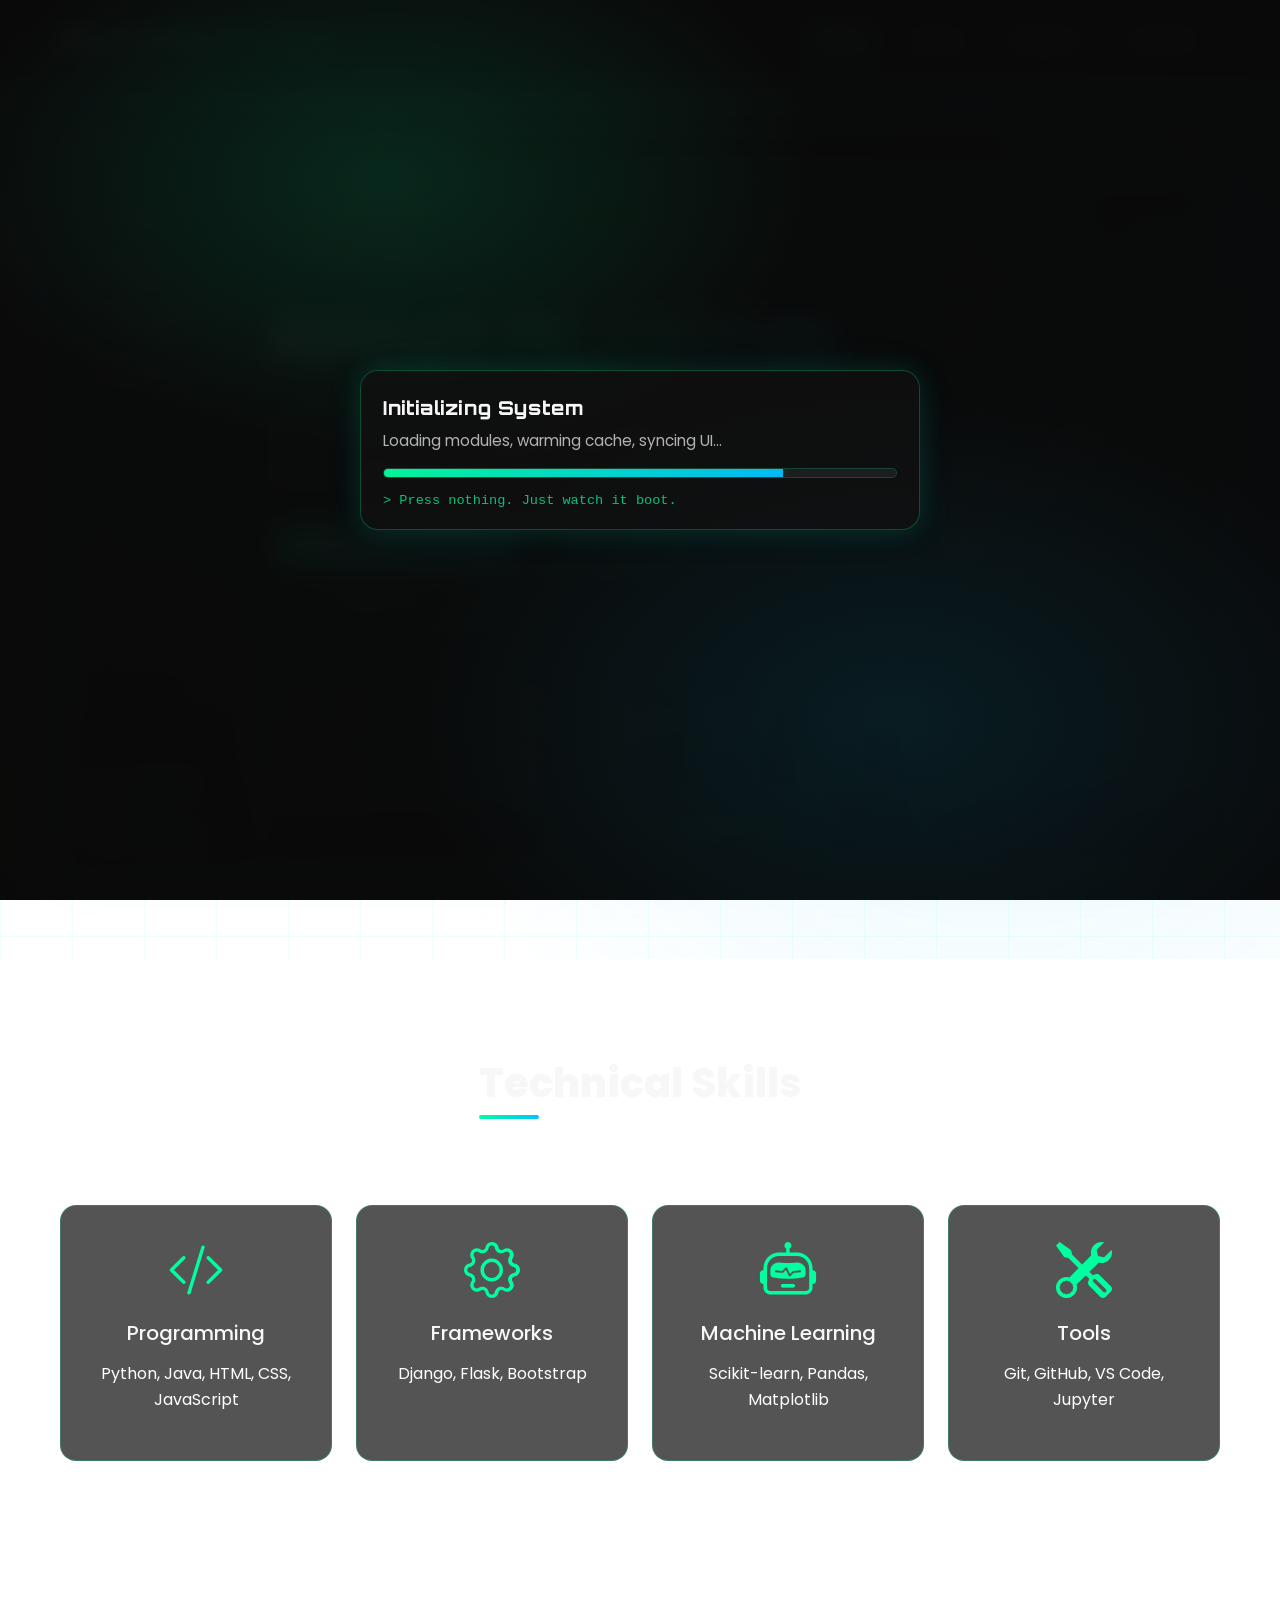
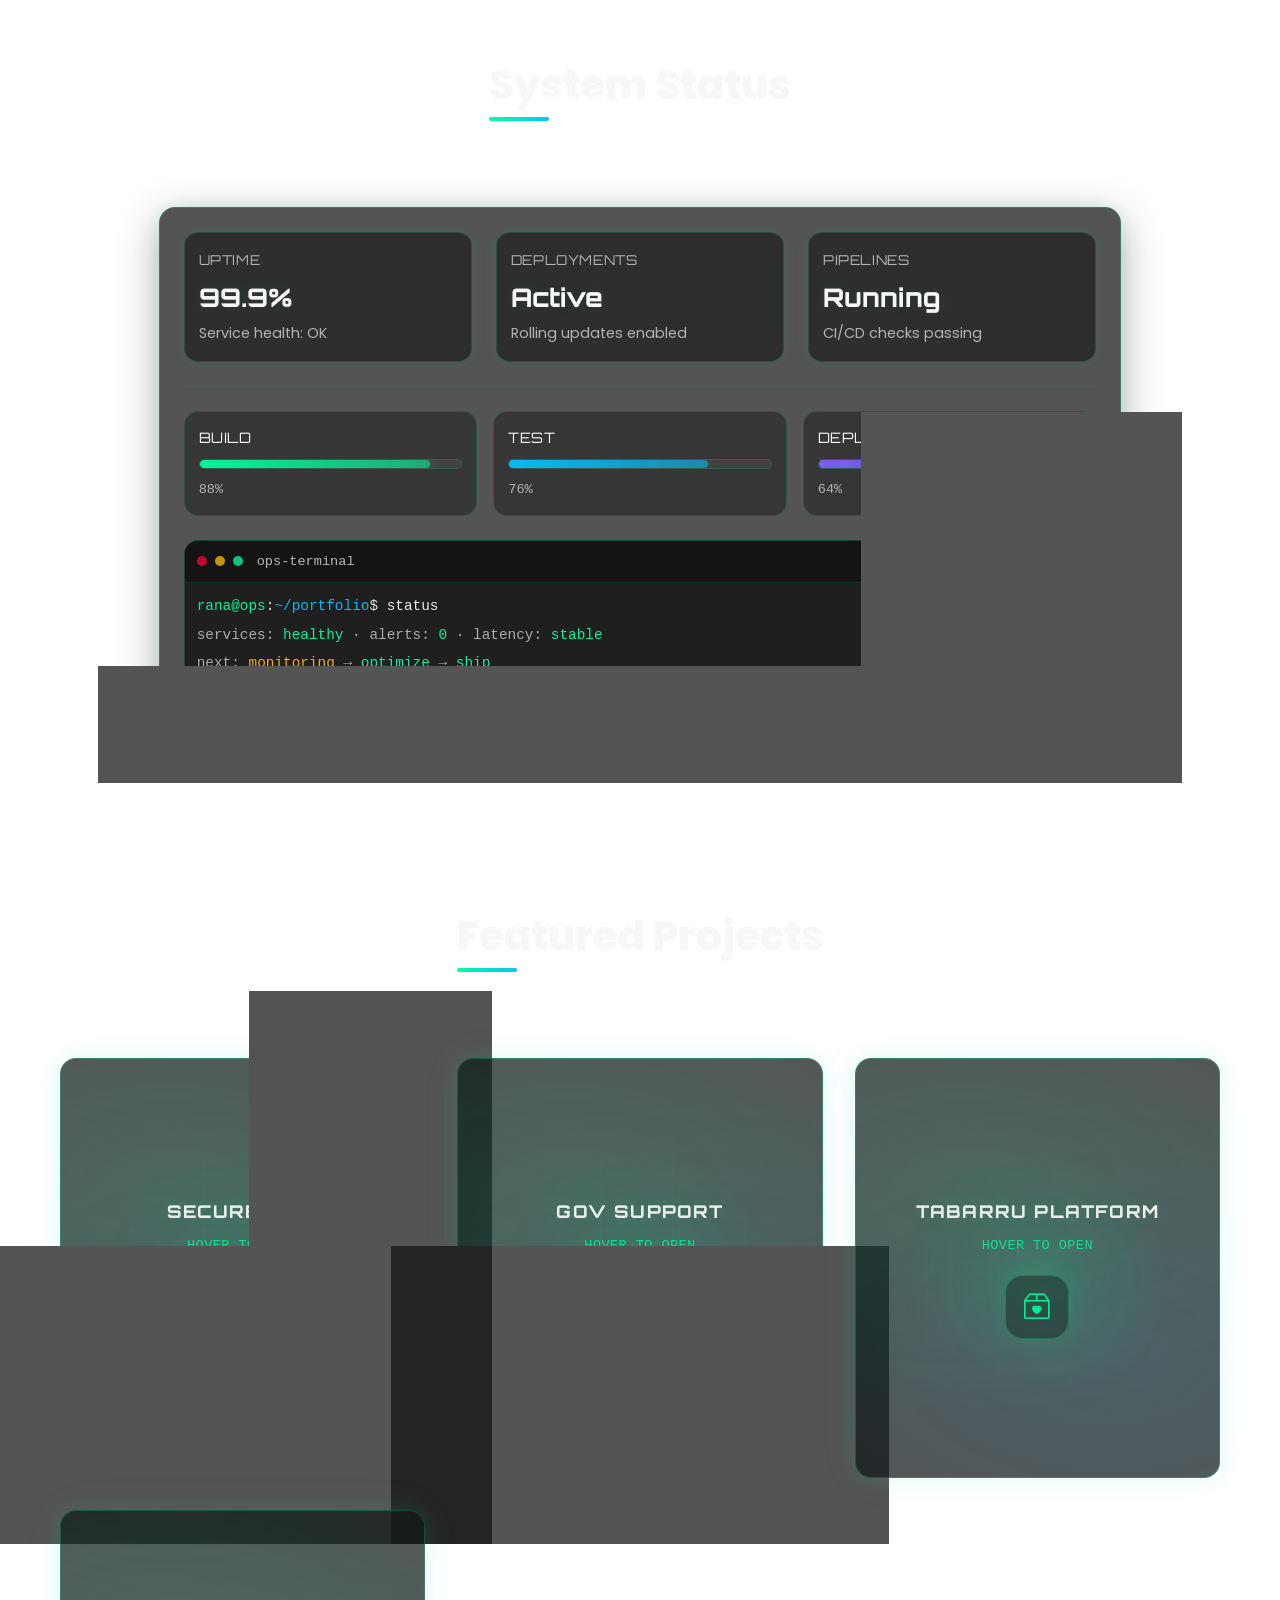
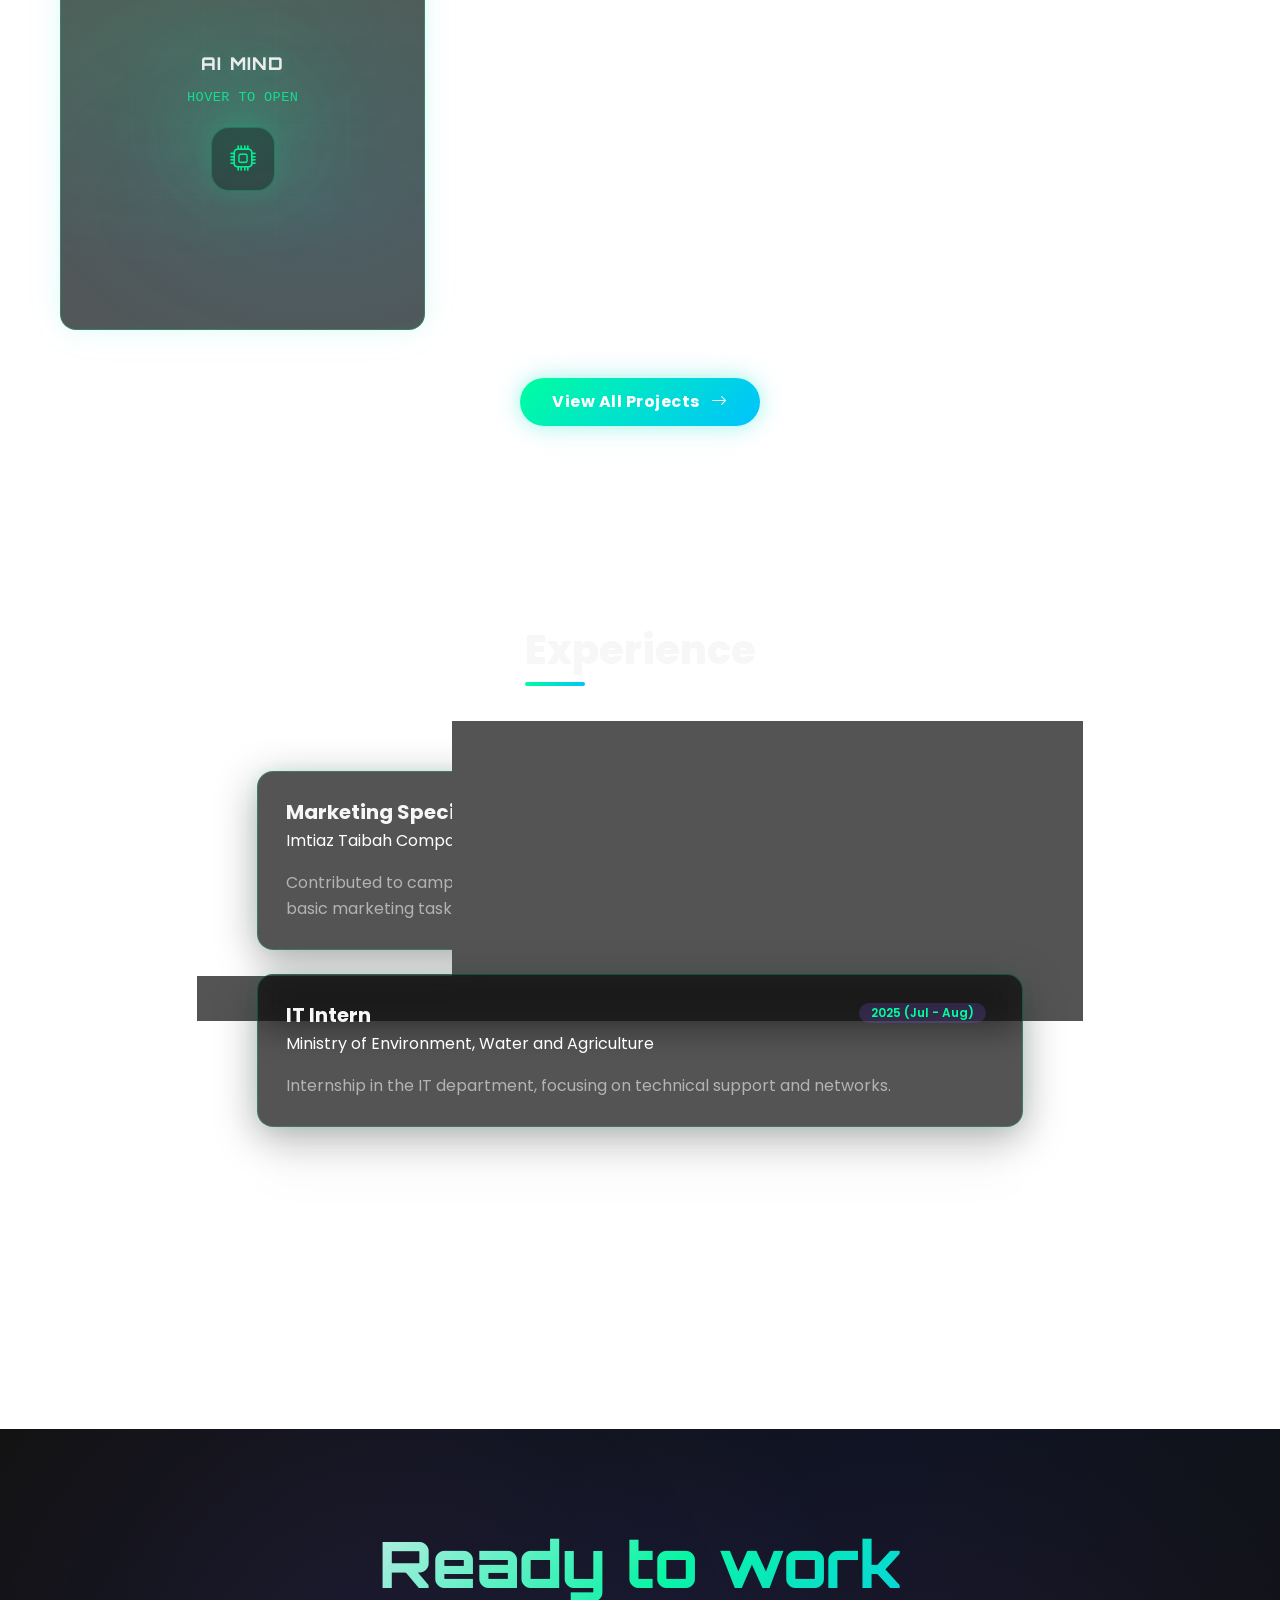
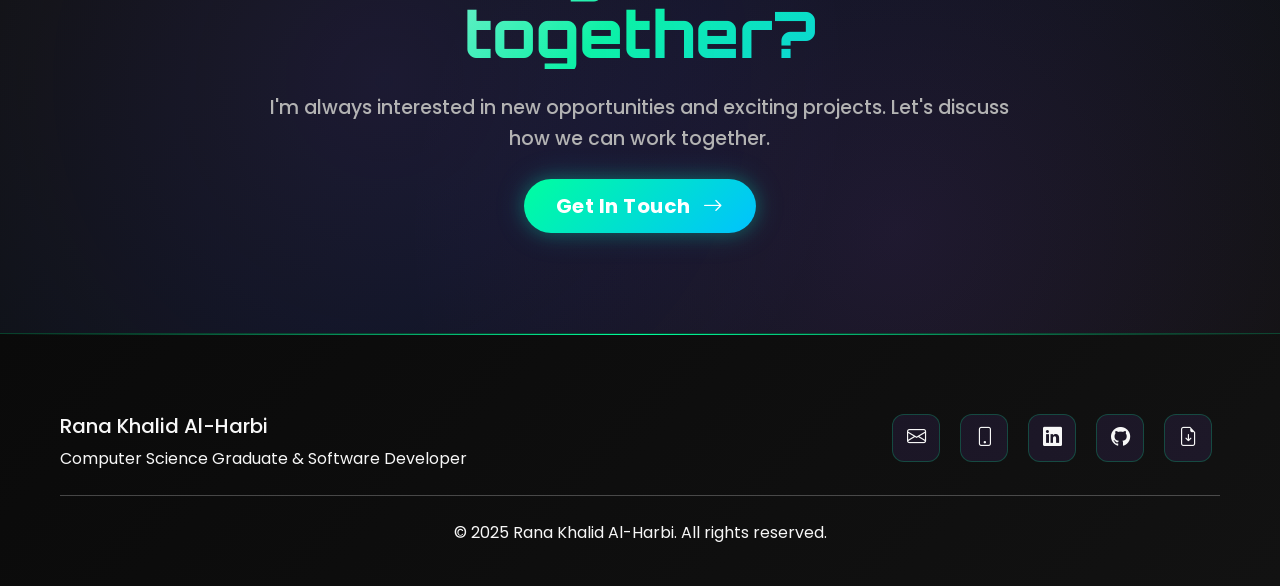
==== portfolio/index.html @ 657ccbd4 "Initial portfolio" ====
<!DOCTYPE html>
<html lang="en">
<head>
    <meta charset="UTF-8">
    <meta name="viewport" content="width=device-width, initial-scale=1.0">
    <title>Rana Khalid Al-Harbi - Portfolio</title>
    
    <!-- Bootstrap CSS -->
    <link href="https://cdn.jsdelivr.net/npm/bootstrap@5.3.0/dist/css/bootstrap.min.css" rel="stylesheet">
    <!-- Bootstrap Icons -->
    <link href="https://cdn.jsdelivr.net/npm/bootstrap-icons@1.10.0/font/bootstrap-icons.css" rel="stylesheet">
    <!-- Google Fonts -->
    <link href="https://fonts.googleapis.com/css2?family=Poppins:wght@300;400;500;600;700;800&display=swap" rel="stylesheet">
    
    <link rel="stylesheet" href="css/styles.css">
</head>
<body>
    <!-- Loading Screen -->
    <div id="loading-screen" class="loading-screen" aria-live="polite" aria-label="Initializing system">
        <div class="loading-card">
            <div class="loading-title">Initializing System<span class="loading-dots"></span></div>
            <div class="loading-subtitle">Loading modules, warming cache, syncing UI…</div>
            <div class="loading-bar">
                <div class="loading-bar-fill" id="loading-bar-fill"></div>
            </div>
            <div class="loading-hint">&gt; Press nothing. Just watch it boot.</div>
        </div>
    </div>

    <!-- Cursor Follower -->
    <div class="cursor-dot" id="cursor-dot" aria-hidden="true"></div>
    <!-- Language Switcher -->
   

    <!-- Navigation -->
    <nav class="navbar navbar-expand-lg">
        <div class="container">
            <a class="navbar-brand" href="index.html">
                Rana Khalid Al-Harbi
            </a>
            
            <button class="navbar-toggler" type="button" data-bs-toggle="collapse" data-bs-target="#navbarNav">
                <span class="navbar-toggler-icon"></span>
            </button>
            
            <div class="collapse navbar-collapse" id="navbarNav">
                <ul class="navbar-nav ms-auto">
                    <li class="nav-item">
                        <a class="nav-link active" href="index.html">Home</a>
                    </li>
                    <li class="nav-item">
                        <a class="nav-link" href="about.html">About</a>
                    </li>
                    <li class="nav-item">
                        <a class="nav-link" href="projects.html">Projects</a>
                    </li>
                    <li class="nav-item">
                        <a class="nav-link" href="contact.html">Contact</a>
                    </li>
                </ul>
            </div>
        </div>
    </nav>

    <!-- Main Content -->
    <main>
        <!-- Hero Section -->
        <section class="hero-section">
            <div class="container">
                <div class="hud-shell">
                    <div class="hud-topbar">
                        <div class="hud-topbar-left">
                            <span class="hud-dot hud-dot-red"></span>
                            <span class="hud-dot hud-dot-yellow"></span>
                            <span class="hud-dot hud-dot-green"></span>
                            <span class="hud-title">RANA.SYSTEM — DEVOPS PORTFOLIO</span>
                        </div>
                        <div class="hud-topbar-right">
                            <span class="hud-kv"><span class="hud-k">STATUS:</span> <span class="hud-v ok">ONLINE</span></span>
                            <span class="hud-kv"><span class="hud-k">MODE:</span> <span class="hud-v">NEON</span></span>
                        </div>
                    </div>

                    <div class="hud-grid">
                        <aside class="hud-sidebar">
                            <a class="hud-nav-item active" href="index.html"><i class="bi bi-terminal"></i> Home</a>
                            <a class="hud-nav-item" href="about.html"><i class="bi bi-person-badge"></i> About</a>
                            <a class="hud-nav-item" href="projects.html"><i class="bi bi-grid-3x3-gap"></i> Projects</a>
                            <a class="hud-nav-item" href="contact.html"><i class="bi bi-send"></i> Contact</a>
                            <div class="hud-sidebar-meta">
                                <div class="hud-small">USER: <span class="ok">rana_dev</span></div>
                                <div class="hud-small">ROLE: <span class="ok">devops</span></div>
                                <div class="hud-small">ACCESS: <span class="ok">granted</span></div>
                            </div>
                        </aside>

                        <section class="hud-main">
                            <div class="hud-panel hud-boot">
                                <div class="hud-mono hud-bootline" data-bootline="> initializing_devops_system.sh"></div>
                                <div class="hud-mono hud-bootline" data-bootline="> loading modules..."></div>
                                <div class="hud-mono hud-bootline" data-bootline="> welcome to my portfolio"></div>
                            </div>

                            <div class="hud-hero">
                                <h1 class="hero-title hero-title-typewriter" data-typewriter-text="RANA ALHARBI" aria-label="RANA ALHARBI"></h1>
                                <div class="hud-role">DEVOPS ENGINEER // AUTOMATION ENTHUSIAST // PROBLEM SOLVER</div>
                                <p class="hero-subtitle">I build, automate, and optimize systems that power the future. Always shipping. Always improving.</p>
                                <div class="hud-actions">
                                    <a href="projects.html" class="btn btn-primary">VIEW_PROJECTS.EXE</a>
                                    <a href="about.html" class="btn btn-outline-primary">ABOUT_ME</a>
                                    <a href="static/25�� رنا خالد الحربي.pdf�.pdf" download class="btn btn-outline-primary">
                                        <i class="bi bi-file-earmark-arrow-down me-2"></i>DOWNLOAD_CV
                                    </a>
                                </div>
                            </div>

                            <div class="hud-row">
                                <div class="hud-panel hud-skillpanel">
                                    <div class="hud-panel-title">SKILLS --LIST</div>
                                    <div class="hud-skill">
                                        <span>CI/CD</span>
                                        <span class="hud-bar"><span class="hud-bar-fill" style="width: 88%"></span></span>
                                        <span class="hud-pct">88%</span>
                                    </div>
                                    <div class="hud-skill">
                                        <span>Docker</span>
                                        <span class="hud-bar"><span class="hud-bar-fill" style="width: 90%"></span></span>
                                        <span class="hud-pct">90%</span>
                                    </div>
                                    <div class="hud-skill">
                                        <span>Kubernetes</span>
                                        <span class="hud-bar"><span class="hud-bar-fill" style="width: 84%"></span></span>
                                        <span class="hud-pct">84%</span>
                                    </div>
                                    <div class="hud-skill">
                                        <span>Monitoring</span>
                                        <span class="hud-bar"><span class="hud-bar-fill" style="width: 80%"></span></span>
                                        <span class="hud-pct">80%</span>
                                    </div>
                                </div>

                                <div class="hud-panel hud-projectpanel">
                                    <div class="hud-panel-title">PROJECTS [3]</div>
                                    <div class="hud-chipgrid">
                                        <div class="hud-chip">
                                            <div class="hud-chip-title">CI/CD PIPELINE</div>
                                            <div class="hud-chip-sub">STATUS: <span class="ok">RUNNING</span></div>
                                        </div>
                                        <div class="hud-chip">
                                            <div class="hud-chip-title">DOCKER DEPLOY</div>
                                            <div class="hud-chip-sub">STATUS: <span class="ok">SUCCESS</span></div>
                                        </div>
                                        <div class="hud-chip">
                                            <div class="hud-chip-title">MONITORING STACK</div>
                                            <div class="hud-chip-sub">STATUS: <span class="ok">ACTIVE</span></div>
                                        </div>
                                    </div>
                                    <div class="hud-chip-actions">
                                        <a href="projects.html" class="btn btn-outline-primary btn-sm">VIEW_ALL_PROJECTS.EXE</a>
                                    </div>
                                </div>
                            </div>
                        </section>

                        <aside class="hud-right">
                            <div class="hud-panel hud-status">
                                <div class="hud-panel-title">SYSTEM STATUS</div>
                                <div class="hud-kvline"><span>UPTIME</span><span class="ok" id="hud-uptime">99.9%</span></div>
                                <div class="hud-kvline"><span>DEPLOYMENTS</span><span class="ok" id="hud-deployments">ACTIVE</span></div>
                                <div class="hud-kvline"><span>PIPELINES</span><span class="ok" id="hud-pipelines">RUNNING</span></div>
                                <div class="hud-kvline"><span>ERRORS</span><span class="ok" id="hud-errors">0</span></div>
                            </div>

                            <div class="hud-panel hud-logs">
                                <div class="hud-panel-title">SYSTEM_LOGS.TXT</div>
                                <div id="hud-logs">
                                    <div class="hud-log"><span class="err">[ERROR 404]</span> module_not_found</div>
                                    <div class="hud-log">resource could not be located</div>
                                    <div class="hud-log"><span class="warn">[WARN]</span> retry in progress...</div>
                                    <div class="hud-log"><span class="ok">[OK]</span> fallback route restored</div>
                                </div>
                            </div>
                        </aside>
                    </div>
                </div>
            </div>
        </section>

        <!-- Skills Section -->
        <section class="section-padding">
            <div class="container">
                <div class="text-center mb-5">
                    <h2 class="section-title">Technical Skills</h2>
                    <p class="text-white">Technologies and tools I work with</p>
                </div>
                <div class="skills-grid">
                    <div class="skill-card">
                        <i class="bi bi-code-slash display-4"></i>
                        <h5 class="mt-3 mb-3">Programming</h5>
                        <p class="text-white">Python, Java, HTML, CSS, JavaScript</p>
                    </div>
                    <div class="skill-card">
                        <i class="bi bi-gear display-4"></i>
                        <h5 class="mt-3 mb-3">Frameworks</h5>
                        <p class="text-white">Django, Flask, Bootstrap</p>
                    </div>
                    <div class="skill-card">
                        <i class="bi bi-robot display-4"></i>
                        <h5 class="mt-3 mb-3">Machine Learning</h5>
                            <p class="text-white">Scikit-learn, Pandas, Matplotlib</p>
                    </div>
                    <div class="skill-card">
                        <i class="bi bi-tools display-4"></i>
                        <h5 class="mt-3 mb-3">Tools</h5>
                        <p class="text-white">Git, GitHub, VS Code, Jupyter</p>
                    </div>
                </div>
            </div>
        </section>

        <!-- System Status Panel -->
        <section class="section-padding">
            <div class="container">
                <div class="text-center mb-5">
                    <h2 class="section-title">System Status</h2>
                    <p class="text-white">A DevOps-style snapshot of what’s running</p>
                </div>

                <div class="row g-4 justify-content-center">
                    <div class="col-lg-10">
                        <div class="card p-4">
                            <div class="row g-4">
                                <div class="col-md-4">
                                    <div class="status-metric">
                                        <div class="status-label">Uptime</div>
                                        <div class="status-value">99.9%</div>
                                        <div class="status-sub">Service health: OK</div>
                                    </div>
                                </div>
                                <div class="col-md-4">
                                    <div class="status-metric">
                                        <div class="status-label">Deployments</div>
                                        <div class="status-value">Active</div>
                                        <div class="status-sub">Rolling updates enabled</div>
                                    </div>
                                </div>
                                <div class="col-md-4">
                                    <div class="status-metric">
                                        <div class="status-label">Pipelines</div>
                                        <div class="status-value">Running</div>
                                        <div class="status-sub">CI/CD checks passing</div>
                                    </div>
                                </div>
                            </div>

                            <hr class="my-4" style="border-color: rgba(0,255,159,0.18);">

                            <div class="row g-3">
                                <div class="col-md-4">
                                    <div class="progress-line">
                                        <div class="progress-title">Build</div>
                                        <div class="progress-track">
                                            <div class="progress-fill progress-fill-green" style="width: 88%"></div>
                                        </div>
                                        <div class="progress-meta">88%</div>
                                    </div>
                                </div>
                                <div class="col-md-4">
                                    <div class="progress-line">
                                        <div class="progress-title">Test</div>
                                        <div class="progress-track">
                                            <div class="progress-fill progress-fill-blue" style="width: 76%"></div>
                                        </div>
                                        <div class="progress-meta">76%</div>
                                    </div>
                                </div>
                                <div class="col-md-4">
                                    <div class="progress-line">
                                        <div class="progress-title">Deploy</div>
                                        <div class="progress-track">
                                            <div class="progress-fill progress-fill-purple" style="width: 64%"></div>
                                        </div>
                                        <div class="progress-meta">64%</div>
                                    </div>
                                </div>
                            </div>

                            <div class="terminal-mini mt-4">
                                <div class="terminal-header">
                                    <span class="dot dot-red"></span>
                                    <span class="dot dot-yellow"></span>
                                    <span class="dot dot-green"></span>
                                    <span class="terminal-title">ops-terminal</span>
                                </div>
                                <div class="terminal-body">
                                    <div><span class="t-prompt">rana@ops</span>:<span class="t-path">~/portfolio</span>$ <span class="t-cmd">status</span></div>
                                    <div class="t-out">services: <span class="t-ok">healthy</span> · alerts: <span class="t-ok">0</span> · latency: <span class="t-ok">stable</span></div>
                                    <div class="t-out">next: <span class="t-warn">monitoring</span> → <span class="t-ok">optimize</span> → <span class="t-ok">ship</span></div>
                                </div>
                            </div>
                        </div>
                    </div>
                </div>
            </div>
        </section>

        <!-- Featured Projects Section -->
        <section class="section-padding">
            <div class="container">
                <div class="text-center mb-5">
                    <h2 class="section-title">Featured Projects</h2>
                    <p class="text-white">Some of my recent work</p>
                </div>
                <div class="projects-grid">
                    <div class="flip-card" tabindex="0" role="button" aria-label="Open project: Secure Link" data-href="projects.html#project-secure-link">
                        <div class="flip-inner">
                            <div class="flip-front">
                                <div class="flip-front-title">SECURE LINK</div>
                                <div class="flip-front-sub">HOVER TO OPEN</div>
                                <div class="flip-front-icon"><i class="bi bi-shield-check"></i></div>
                            </div>
                            <div class="flip-back">
                                <div class="project-card project-card-back">
                                    <div id="securelink-featured-carousel" class="carousel slide carousel-fade featured-project-carousel" data-bs-ride="carousel" data-bs-interval="3800" data-bs-wrap="true" data-bs-pause="false">
                                        <div class="carousel-inner">
                                            <div class="carousel-item active">
                                                <img src="images/WhatsAppImage2025-09-26at4.13.44PM.jpeg" class="d-block w-100" alt="Secure Link — interface" style="height: 240px; object-fit: cover;">
                                            </div>
                                            <div class="carousel-item">
                                                <img src="images/WhatsAppImage2025-09-26at4.13.50PM.jpeg" class="d-block w-100" alt="Secure Link — URL analysis" style="height: 240px; object-fit: cover;">
                                            </div>
                                        </div>
                                    </div>
                                    <div class="project-meta">
                                        <h5 class="project-title">Secure Link</h5>
                                        <p class="project-desc">A machine learning-powered website for detecting phishing links with 96.6% accuracy using Random Forest and SVM algorithms.</p>
                                        <div class="mb-3">
                                            <span class="badge bg-primary">Python</span>
                                            <span class="badge bg-secondary">Django</span>
                                            <span class="badge bg-info">ML</span>
                                        </div>
                                        <a href="projects.html#project-secure-link" class="btn btn-sm btn-outline-primary">Learn More <i class="bi bi-arrow-right ms-1"></i></a>
                                    </div>
                                </div>
                            </div>
                        </div>
                    </div>

                    <div class="flip-card" tabindex="0" role="button" aria-label="Open project: Government Support System" data-href="projects.html#project-government">
                        <div class="flip-inner">
                            <div class="flip-front">
                                <div class="flip-front-title">GOV SUPPORT</div>
                                <div class="flip-front-sub">HOVER TO OPEN</div>
                                <div class="flip-front-icon"><i class="bi bi-kanban"></i></div>
                            </div>
                            <div class="flip-back">
                                <div class="project-card project-card-back">
                                    <div id="government-featured-carousel" class="carousel slide carousel-fade featured-project-carousel" data-bs-ride="carousel" data-bs-interval="4000" data-bs-wrap="true" data-bs-pause="false">
                                        <div class="carousel-inner">
                                            <div class="carousel-item active">
                                                <img src="images/gov-support-login.png" class="d-block w-100" alt="Government Support System — login screen" style="height: 240px; object-fit: cover; object-position: top;">
                                            </div>
                                            <div class="carousel-item">
                                                <img src="images/gov-support-employee-request.png" class="d-block w-100" alt="Government Support System — employee request screen" style="height: 240px; object-fit: cover; object-position: top;">
                                            </div>
                                            <div class="carousel-item">
                                                <img src="images/gov-support-technician-board.png" class="d-block w-100" alt="Government Support System — technician board" style="height: 240px; object-fit: cover; object-position: top;">
                                            </div>
                                            <div class="carousel-item">
                                                <img src="images/gov-support-supervisor-board.png" class="d-block w-100" alt="Government Support System — supervisor board" style="height: 240px; object-fit: cover; object-position: top;">
                                            </div>
                                        </div>
                                    </div>
                                    <div class="project-meta">
                                        <h5 class="project-title">Government Support System</h5>
                                        <p class="project-desc">A responsive technical support web app with role-based navigation (Admin/Technician/Employee), inline alerts, loading states, and in-page messaging.</p>
                                        <div class="mb-3">
                                            <span class="badge bg-primary">Node.js</span>
                                            <span class="badge bg-secondary">Express</span>
                                            <span class="badge bg-info">REST API</span>
                                        </div>
                                        <a href="projects.html#project-government" class="btn btn-sm btn-outline-primary">Learn More <i class="bi bi-arrow-right ms-1"></i></a>
                                    </div>
                                </div>
                            </div>
                        </div>
                    </div>

                    <div class="flip-card" tabindex="0" role="button" aria-label="Open project: Tabarru wa Irtaqi Platform" data-href="projects.html#project-tabarru">
                        <div class="flip-inner">
                            <div class="flip-front">
                                <div class="flip-front-title">TABARRU PLATFORM</div>
                                <div class="flip-front-sub">HOVER TO OPEN</div>
                                <div class="flip-front-icon"><i class="bi bi-box2-heart"></i></div>
                            </div>
                            <div class="flip-back">
                                <div class="project-card project-card-back">
                                    <div id="tabarru-featured-carousel" class="carousel slide carousel-fade featured-project-carousel" data-bs-ride="carousel" data-bs-interval="4000" data-bs-wrap="true" data-bs-pause="false">
                                        <div class="carousel-inner">
                                            <div class="carousel-item active">
                                                <img src="images/tabarru-admin-dashboard.png" class="d-block w-100" alt="Tabarru — admin" style="height: 240px; object-fit: cover; object-position: top;">
                                            </div>
                                            <div class="carousel-item">
                                                <img src="images/tabarru-donor-items.png" class="d-block w-100" alt="Tabarru — donor items" style="height: 240px; object-fit: cover; object-position: top;">
                                            </div>
                                            <div class="carousel-item">
                                                <img src="images/tabarru-charity-dashboard.png" class="d-block w-100" alt="Tabarru — charity view" style="height: 240px; object-fit: cover; object-position: top;">
                                            </div>
                                        </div>
                                    </div>
                                    <div class="project-meta">
                                        <h5 class="project-title">Tabarru' wa Irtaqi Platform</h5>
                                        <p class="project-desc">منصة تبرع وارتق — a full-stack web app for donating clothes and furniture: donors, charities, beneficiaries, admin tools, filtering, and request workflows (academic project, MCOT).</p>
                                        <div class="mb-3">
                                            <span class="badge bg-primary">PHP</span>
                                            <span class="badge bg-secondary">MySQL</span>
                                            <span class="badge bg-success">Bootstrap</span>
                                        </div>
                                        <a href="projects.html#project-tabarru" class="btn btn-sm btn-outline-primary">Learn More <i class="bi bi-arrow-right ms-1"></i></a>
                                    </div>
                                </div>
                            </div>
                        </div>
                    </div>

                    <div class="flip-card" tabindex="0" role="button" aria-label="Open project: AI mind" data-href="projects.html#project-aimind">
                        <div class="flip-inner">
                            <div class="flip-front">
                                <div class="flip-front-title">AI MIND</div>
                                <div class="flip-front-sub">HOVER TO OPEN</div>
                                <div class="flip-front-icon"><i class="bi bi-cpu"></i></div>
                            </div>
                            <div class="flip-back">
                                <div class="project-card project-card-back">
                                    <div id="aimind-featured-carousel" class="carousel slide carousel-fade featured-project-carousel" data-bs-ride="carousel" data-bs-interval="3600" data-bs-wrap="true" data-bs-pause="false">
                                        <div class="carousel-inner">
                                            <div class="carousel-item active">
                                                <img src="images/aimind-dashboard.png" class="d-block w-100" alt="AI mind — home" style="height: 240px; object-fit: cover; object-position: top;">
                                            </div>
                                            <div class="carousel-item">
                                                <img src="images/aimind-chat.png" class="d-block w-100" alt="AI mind — chat" style="height: 240px; object-fit: cover; object-position: top;">
                                            </div>
                                        </div>
                                    </div>
                                    <div class="project-meta">
                                        <h5 class="project-title">AI mind</h5>
                                        <p class="project-desc">Agentic RAG web assistant: LangGraph agent with Pinecone knowledge search and web lookup (Vue 3 + Express), optional LangSmith tracing.</p>
                                        <div class="mb-3">
                                            <span class="badge bg-primary">Vue 3</span>
                                            <span class="badge bg-secondary">LangGraph</span>
                                            <span class="badge bg-info">Pinecone</span>
                                        </div>
                                        <a href="projects.html#project-aimind" class="btn btn-sm btn-outline-primary">Learn More <i class="bi bi-arrow-right ms-1"></i></a>
                                    </div>
                                </div>
                            </div>
                        </div>
                    </div>
                </div>
                <div class="text-center mt-5">
                    <a href="projects.html" class="btn btn-primary">View All Projects <i class="bi bi-arrow-right ms-2"></i></a>
                </div>
            </div>
        </section>

        <!-- Experience Section -->
        <section class="section-padding">
            <div class="container">
                <div class="text-center mb-5">
                    <h2 class="section-title">Experience</h2>
                    <p class="text-white">My professional journey</p>
                </div>
                <div class="row justify-content-center">
                    <div class="col-lg-8">
                        <div class="card mb-4">
                            <div class="card-body">
                                <div class="d-flex justify-content-between align-items-start mb-3">
                                    <div>
                                        <h5 class="card-title mb-1">Marketing Specialist</h5>
                                        <p class="text-white mb-0">Imtiaz Taibah Company</p>
                                    </div>
                                    <span class="badge bg-secondary">2024 - 2025 (Oct - Jul)</span>
                                </div>
                                <p class="card-text">Contributed to campaign planning and preparation of promotional materials, working on basic marketing tasks.</p>
                            </div>
                        </div>
                        <div class="card mb-4">
                            <div class="card-body">
                                <div class="d-flex justify-content-between align-items-start mb-3">
                                    <div>
                                        <h5 class="card-title mb-1">IT Intern</h5>
                                        <p class="text-white mb-0">Ministry of Environment, Water and Agriculture</p>
                                    </div>
                                    <span class="badge bg-secondary">2025 (Jul - Aug)</span>
                                </div>
                                <p class="card-text">Internship in the IT department, focusing on technical support and networks.</p>
                            </div>
                        </div>
                        <div class="card mb-4">
                            <div class="card-body">
                                <div class="d-flex justify-content-between align-items-start mb-3">
                                    <div>
                                        <h5 class="card-title mb-1">Field Researcher</h5>
                                        <p class="text-white mb-0">General Authority for Statistics</p>
                                    </div>
                                    <span class="badge bg-secondary">2022 (Field Work)</span>
                                </div>
                                <p class="card-text">Participated in field surveys and data collection for national statistics.</p>
                            </div>
                        </div>
                    </div>
                </div>
            </div>
        </section>

        <!-- CTA Section -->
        <section class="cta-hero section-padding text-center">
            <div class="container">
                <div class="row justify-content-center">
                    <div class="col-lg-8">
                        <h2 class="hero-title mb-4">Ready to work together?</h2>
                        <p class="hero-subtitle mb-4">I'm always interested in new opportunities and exciting projects. Let's discuss how we can work together.</p>
                        <a href="contact.html" class="btn btn-primary btn-lg">Get In Touch <i class="bi bi-arrow-right ms-2"></i></a>
                    </div>
                </div>
            </div>
        </section>
    </main>

    <!-- Footer -->
    <footer class="footer">
        <div class="container">
            <div class="row">
                <div class="col-md-6">
                    <h5>Rana Khalid Al-Harbi</h5>
                    <p class="mb-0">Computer Science Graduate & Software Developer</p>
                </div>
                <div class="col-md-6 text-end">
                    <div class="social-links">
                        <a href="mailto:lvrcil7@gmail.com" aria-label="Email"><i class="bi bi-envelope"></i></a>
                        <a href="tel:+966558413188" aria-label="Phone"><i class="bi bi-phone"></i></a>
                        <a href="https://www.linkedin.com/in/rana-alharbi-640079238" target="_blank" rel="noopener noreferrer" aria-label="LinkedIn"><i class="bi bi-linkedin"></i></a>
                        <a href="#" aria-label="GitHub"><i class="bi bi-github"></i></a>
                        <a href="static/25�� رنا خالد الحربي.pdf�.pdf" download target="_blank" rel="noopener noreferrer" title="Download CV" aria-label="Download CV">
                            <i class="bi bi-file-earmark-arrow-down"></i>
                        </a>
                    </div>
                </div>
            </div>
            <hr class="my-4">
            <div class="row">
                <div class="col-12 text-center">
                    <p class="mb-0">&copy; 2025 Rana Khalid Al-Harbi. All rights reserved.</p>
                </div>
            </div>
        </div>
    </footer>

    <!-- Bootstrap JS -->
    <script src="https://cdn.jsdelivr.net/npm/bootstrap@5.3.0/dist/js/bootstrap.bundle.min.js"></script>
    
    <!-- Custom JavaScript for animations -->
    <script>
        // Add smooth scrolling and fade-in animations
        document.addEventListener('DOMContentLoaded', function() {
            // Smooth scrolling for anchor links
            document.querySelectorAll('a[href^="#"]').forEach(anchor => {
                anchor.addEventListener('click', function (e) {
                    e.preventDefault();
                    document.querySelector(this.getAttribute('href')).scrollIntoView({
                        behavior: 'smooth'
                    });
                });
            });

            // Add fade-in animation to elements when they come into view
            const observerOptions = {
                threshold: 0.1,
                rootMargin: '0px 0px -50px 0px'
            };

            const observer = new IntersectionObserver(function(entries) {
                entries.forEach(entry => {
                    if (entry.isIntersecting) {
                        entry.target.classList.add('fade-in-up');
                    }
                });
            }, observerOptions);

            // Observe elements for animation
            document.querySelectorAll('.skill-card, .project-card, .card').forEach(el => {
                observer.observe(el);
            });

            // Ensure Government Support carousel always starts on Login slide
            const resetGovCarouselToLogin = () => {
                const gov = document.getElementById('government-featured-carousel');
                if (gov && typeof bootstrap !== 'undefined') {
                    const inst = bootstrap.Carousel.getOrCreateInstance(gov);
                    inst.to(0);
                    inst.cycle();
                }
            };
            resetGovCarouselToLogin();
            window.addEventListener('pageshow', resetGovCarouselToLogin);

            // Cursor follower (desktop only)
            const cursorDot = document.getElementById('cursor-dot');
            const prefersReduced = window.matchMedia && window.matchMedia('(prefers-reduced-motion: reduce)').matches;
            if (cursorDot && !prefersReduced) {
                let rafId = null;
                let x = 0, y = 0;
                window.addEventListener('mousemove', (e) => {
                    x = e.clientX;
                    y = e.clientY;
                    if (rafId) return;
                    rafId = window.requestAnimationFrame(() => {
                        cursorDot.style.transform = `translate(${x}px, ${y}px)`;
                        rafId = null;
                    });
                });
            } else if (cursorDot) {
                cursorDot.style.display = 'none';
            }

            // Hero title typewriter (runs on first load)
            const titleEls = document.querySelectorAll('.hero-title-typewriter');
            titleEls.forEach((titleEl) => {
                const reducedMotion = window.matchMedia && window.matchMedia('(prefers-reduced-motion: reduce)').matches;
                const raw = titleEl.getAttribute('data-typewriter-text') || '';

                if (reducedMotion || !raw) {
                    titleEl.innerHTML = raw.replace(/\n/g, '<br>');
                } else {
                    titleEl.innerHTML = '';
                    const caret = document.createElement('span');
                    caret.className = 'typewriter-caret';
                    caret.setAttribute('aria-hidden', 'true');
                    titleEl.appendChild(caret);

                    const chars = raw.split('');
                    let i = 0;
                    const speedMs = 55;

                    const tick = () => {
                        if (i >= chars.length) {
                            caret.remove();
                            return;
                        }
                        const ch = chars[i++];
                        if (ch === '\n') {
                            caret.insertAdjacentHTML('beforebegin', '<br>');
                        } else {
                            caret.insertAdjacentText('beforebegin', ch);
                        }
                        window.setTimeout(tick, speedMs);
                    };

                    window.setTimeout(tick, 250);
                }
            });

            // Glitch pulse on hero title
            if (titleEls.length && !prefersReduced) {
                const pulse = () => {
                    titleEls.forEach((el) => el.classList.add('glitching'));
                    window.setTimeout(() => titleEls.forEach((el) => el.classList.remove('glitching')), 650);
                    const next = 1800 + Math.random() * 2200;
                    window.setTimeout(pulse, next);
                };
                window.setTimeout(pulse, 900);
            }

            // Boot lines typing (HUD)
            const bootLines = Array.from(document.querySelectorAll('.hud-bootline[data-bootline]'));
            if (bootLines.length) {
                const typeLine = (el, text, startDelay) => {
                    if (prefersReduced) {
                        el.textContent = text;
                        return;
                    }
                    el.textContent = '';
                    let i = 0;
                    const tick = () => {
                        if (i >= text.length) return;
                        el.textContent += text[i++];
                        window.setTimeout(tick, 18 + Math.random() * 18);
                    };
                    window.setTimeout(tick, startDelay);
                };
                bootLines.forEach((el, idx) => typeLine(el, el.getAttribute('data-bootline') || '', 200 + idx * 220));
            }

            // Live-ish status numbers + logs (HUD)
            const uptimeEl = document.getElementById('hud-uptime');
            const pipelinesEl = document.getElementById('hud-pipelines');
            const errorsEl = document.getElementById('hud-errors');
            const logsEl = document.getElementById('hud-logs');
            if (!prefersReduced && (uptimeEl || pipelinesEl || errorsEl || logsEl)) {
                let uptime = 99.9;
                let errors = 0;
                const pipelineStates = ['RUNNING', 'ACTIVE', 'OK'];
                const logPool = [
                    ['ok', '[OK] cache warmed'],
                    ['ok', '[OK] metrics stream connected'],
                    ['warn', '[WARN] high latency spike detected (p95)'],
                    ['ok', '[OK] autoscaler stable'],
                    ['err', '[ERROR 500] transient_server_error'],
                    ['warn', '[WARN] retrying request...'],
                    ['ok', '[OK] rollback not required'],
                ];

                window.setInterval(() => {
                    uptime = Math.min(99.99, Math.max(98.8, uptime + (Math.random() - 0.45) * 0.06));
                    if (uptimeEl) uptimeEl.textContent = `${uptime.toFixed(2)}%`;

                    if (pipelinesEl) pipelinesEl.textContent = pipelineStates[Math.floor(Math.random() * pipelineStates.length)];

                    // Rare error blip
                    if (Math.random() < 0.08) errors = Math.min(2, errors + 1);
                    else if (Math.random() < 0.35) errors = Math.max(0, errors - 1);
                    if (errorsEl) errorsEl.textContent = String(errors);

                    if (logsEl) {
                        const [kind, msg] = logPool[Math.floor(Math.random() * logPool.length)];
                        const line = document.createElement('div');
                        line.className = 'hud-log';
                        const stamp = new Date().toLocaleTimeString([], { hour: '2-digit', minute: '2-digit', second: '2-digit' });
                        const tag = kind === 'ok' ? '<span class="ok">[OK]</span>' : kind === 'warn' ? '<span class="warn">[WARN]</span>' : '<span class="err">[ERROR]</span>';
                        line.innerHTML = `<span class="hud-ts">[${stamp}]</span> ${tag} ${msg.replace(/^\[[A-Z0-9 ]+\]\s*/,'')}`;
                        logsEl.prepend(line);
                        // keep last 6
                        while (logsEl.children.length > 6) logsEl.removeChild(logsEl.lastElementChild);
                    }
                }, 1800);
            }

            // Subtle parallax tilt for HUD shell
            const hudShell = document.querySelector('.hud-shell');
            if (hudShell && !prefersReduced) {
                let raf = null;
                let mx = 0, my = 0;
                hudShell.addEventListener('mousemove', (e) => {
                    const r = hudShell.getBoundingClientRect();
                    mx = (e.clientX - r.left) / r.width - 0.5;
                    my = (e.clientY - r.top) / r.height - 0.5;
                    if (raf) return;
                    raf = window.requestAnimationFrame(() => {
                        hudShell.style.transform = `perspective(900px) rotateX(${(-my * 3).toFixed(2)}deg) rotateY(${(mx * 4).toFixed(2)}deg)`;
                        raf = null;
                    });
                });
                hudShell.addEventListener('mouseleave', () => {
                    hudShell.style.transform = '';
                });
            }

            // Loading screen
            const loading = document.getElementById('loading-screen');
            const bar = document.getElementById('loading-bar-fill');
            if (loading && bar && !prefersReduced) {
                let p = 0;
                const step = () => {
                    p = Math.min(100, p + (3 + Math.random() * 10));
                    bar.style.width = `${p}%`;
                    if (p >= 100) {
                        loading.classList.add('is-done');
                        window.setTimeout(() => loading.remove(), 450);
                        return;
                    }
                    window.setTimeout(step, 120 + Math.random() * 180);
                };
                window.setTimeout(step, 180);
            } else if (loading) {
                loading.remove();
            }

            // Flip cards: click anywhere to open the project section
            const flipCards = Array.from(document.querySelectorAll('.flip-card[data-href]'));
            flipCards.forEach((card) => {
                card.addEventListener('click', (e) => {
                    const link = e.target.closest('a');
                    if (link) return;
                    const href = card.getAttribute('data-href');
                    if (href) window.location.href = href;
                });
                card.addEventListener('keydown', (e) => {
                    if (e.key === 'Enter' || e.key === ' ') {
                        e.preventDefault();
                        const href = card.getAttribute('data-href');
                        if (href) window.location.href = href;
                    }
                });
            });
        });
    </script>
</body>
</html>
---- portfolio/css/styles.css ----
/* Typography */
@import url("https://fonts.googleapis.com/css2?family=Orbitron:wght@500;600;700;800&family=Poppins:wght@300;400;500;600;700;800&display=swap");

/* Main theme variables and base styles */
:root {
    /* Cyber / DevOps / Neon */
    --primary-bg: #0A0A0A;
    --secondary-bg: #121212;
    --tertiary-bg: #0E1320;

    --accent-color: #00FF9F; /* neon green */
    --accent-secondary: #00C2FF; /* technical blue */
    --accent-purple: #7B61FF;
    --danger: #FF003C; /* neon red */

    --text-light: #F7F7F7;
    --text-white: #B3B3B3;

    --card-bg: rgba(18, 18, 18, 0.72);
    --border-color: rgba(0, 255, 159, 0.22);
    --shadow-color: rgba(0, 255, 159, 0.24);

    --font-title: "Orbitron", system-ui, -apple-system, Segoe UI, Roboto, Arial, sans-serif;
    --font-body: "Poppins", system-ui, -apple-system, Segoe UI, Roboto, Arial, sans-serif;
    --radius: 16px;
    --container-width: 1200px;
    --max-content-width: 1100px;
}

* {
    box-sizing: border-box;
}

body {
    font-family: var(--font-body);
    font-size: 16px;
    color: var(--text-light);
    background: radial-gradient(1200px 800px at 20% 20%, rgba(123, 97, 255, 0.18) 0%, transparent 55%),
                radial-gradient(1000px 700px at 80% 30%, rgba(0, 194, 255, 0.14) 0%, transparent 55%),
                radial-gradient(1100px 800px at 30% 85%, rgba(0, 255, 159, 0.12) 0%, transparent 55%),
                linear-gradient(135deg, var(--primary-bg) 0%, var(--secondary-bg) 60%, var(--tertiary-bg) 100%);
    background-attachment: fixed;
    min-height: 100vh;
    line-height: 1.6;
    -webkit-font-smoothing: antialiased;
    -moz-osx-font-smoothing: grayscale;
    overflow-x: hidden;
}

/* Animated background particles */
body::before {
    content: '';
    position: fixed;
    top: 0;
    left: 0;
    width: 100%;
    height: 100%;
    background:
        /* subtle grid */
        linear-gradient(to right, rgba(0, 255, 159, 0.06) 1px, transparent 1px),
        linear-gradient(to bottom, rgba(0, 255, 159, 0.06) 1px, transparent 1px),
        radial-gradient(circle at 40% 30%, rgba(0, 255, 159, 0.10) 0%, transparent 55%),
        radial-gradient(circle at 75% 70%, rgba(0, 194, 255, 0.10) 0%, transparent 55%),
        radial-gradient(circle at 15% 85%, rgba(255, 0, 60, 0.08) 0%, transparent 55%);
    background-size: 64px 64px, 64px 64px, auto, auto, auto;
    pointer-events: none;
    z-index: -1;
}

/* Loading screen */
.loading-screen {
    position: fixed;
    inset: 0;
    background: radial-gradient(800px 500px at 30% 20%, rgba(0, 255, 159, 0.12) 0%, transparent 55%),
                radial-gradient(900px 600px at 70% 80%, rgba(0, 194, 255, 0.10) 0%, transparent 55%),
                rgba(10, 10, 10, 0.96);
    backdrop-filter: blur(12px);
    z-index: 2000;
    display: grid;
    place-items: center;
    padding: 24px;
    transition: opacity 0.35s ease, transform 0.35s ease;
}

.loading-screen.is-done {
    opacity: 0;
    transform: translateY(-8px);
}

.loading-card {
    width: min(560px, 92vw);
    border: 1px solid rgba(0, 255, 159, 0.25);
    background: rgba(18, 18, 18, 0.70);
    border-radius: 18px;
    padding: 22px 22px 18px;
    box-shadow: 0 0 26px rgba(0, 255, 159, 0.10), 0 0 40px rgba(0, 194, 255, 0.08);
}

.loading-title {
    font-family: var(--font-title);
    font-weight: 800;
    letter-spacing: 0.6px;
    color: var(--text-light);
    font-size: 1.2rem;
}

.loading-dots::after {
    content: '';
    display: inline-block;
    width: 1.2em;
    text-align: left;
    animation: loadingDots 1.2s steps(4, end) infinite;
}

@keyframes loadingDots {
    0% { content: ''; }
    25% { content: '.'; }
    50% { content: '..'; }
    75% { content: '...'; }
    100% { content: ''; }
}

.loading-subtitle {
    margin-top: 6px;
    color: var(--text-white);
    font-size: 0.95rem;
}

.loading-bar {
    margin-top: 14px;
    height: 10px;
    border-radius: 999px;
    background: rgba(255, 255, 255, 0.06);
    overflow: hidden;
    border: 1px solid rgba(0, 255, 159, 0.18);
}

.loading-bar-fill {
    height: 100%;
    width: 0%;
    background: linear-gradient(90deg, rgba(0, 255, 159, 0.95), rgba(0, 194, 255, 0.95));
    box-shadow: 0 0 18px rgba(0, 255, 159, 0.25);
    transition: width 0.18s ease;
}

.loading-hint {
    margin-top: 12px;
    color: rgba(0, 255, 159, 0.75);
    font-family: ui-monospace, SFMono-Regular, Menlo, Monaco, Consolas, "Liberation Mono", "Courier New", monospace;
    font-size: 0.85rem;
}

/* Cursor follower */
.cursor-dot {
    position: fixed;
    left: 0;
    top: 0;
    width: 16px;
    height: 16px;
    border-radius: 999px;
    pointer-events: none;
    z-index: 1500;
    transform: translate(-100px, -100px);
    background: rgba(0, 255, 159, 0.10);
    border: 1px solid rgba(0, 255, 159, 0.65);
    box-shadow: 0 0 18px rgba(0, 255, 159, 0.25), 0 0 34px rgba(0, 194, 255, 0.18);
    mix-blend-mode: screen;
}

/* System Status panel */
.status-metric {
    border: 1px solid rgba(0, 255, 159, 0.18);
    border-radius: 14px;
    background: rgba(18, 18, 18, 0.55);
    padding: 16px 14px;
    box-shadow: 0 0 18px rgba(0, 255, 159, 0.06);
}

.status-label {
    color: var(--text-white);
    font-family: var(--font-title);
    font-size: 0.85rem;
    letter-spacing: 0.6px;
    text-transform: uppercase;
}

.status-value {
    margin-top: 6px;
    font-family: var(--font-title);
    font-size: 1.6rem;
    font-weight: 800;
    color: var(--text-light);
    text-shadow: 0 0 18px rgba(0, 255, 159, 0.10);
}

.status-sub {
    margin-top: 4px;
    color: var(--text-white);
    font-size: 0.9rem;
}

.progress-line {
    border: 1px solid rgba(0, 255, 159, 0.16);
    border-radius: 14px;
    background: rgba(18, 18, 18, 0.45);
    padding: 14px;
}

.progress-title {
    color: var(--text-light);
    font-family: var(--font-title);
    font-size: 0.9rem;
    letter-spacing: 0.6px;
    text-transform: uppercase;
    margin-bottom: 10px;
}

.progress-track {
    height: 10px;
    border-radius: 999px;
    background: rgba(255, 255, 255, 0.06);
    overflow: hidden;
    border: 1px solid rgba(0, 255, 159, 0.14);
}

.progress-fill {
    height: 100%;
    border-radius: 999px;
    box-shadow: 0 0 18px rgba(0, 255, 159, 0.18);
    animation: progressPulse 2.6s ease-in-out infinite;
}

.progress-fill-green { background: linear-gradient(90deg, rgba(0,255,159,0.95), rgba(0,255,159,0.55)); }
.progress-fill-blue { background: linear-gradient(90deg, rgba(0,194,255,0.95), rgba(0,194,255,0.55)); }
.progress-fill-purple { background: linear-gradient(90deg, rgba(123,97,255,0.95), rgba(123,97,255,0.55)); }

.progress-meta {
    margin-top: 10px;
    color: var(--text-white);
    font-size: 0.85rem;
    font-family: ui-monospace, SFMono-Regular, Menlo, Monaco, Consolas, "Liberation Mono", "Courier New", monospace;
}

@keyframes progressPulse {
    0%, 100% { filter: saturate(1); }
    50% { filter: saturate(1.25); }
}

.terminal-mini {
    border: 1px solid rgba(0, 255, 159, 0.18);
    border-radius: 14px;
    overflow: hidden;
    background: rgba(10, 10, 10, 0.70);
}

.terminal-header {
    display: flex;
    align-items: center;
    gap: 8px;
    padding: 10px 12px;
    background: rgba(18, 18, 18, 0.80);
    border-bottom: 1px solid rgba(0, 255, 159, 0.14);
}

.terminal-title {
    margin-left: 6px;
    color: rgba(247,247,247,0.72);
    font-size: 0.85rem;
    font-family: ui-monospace, SFMono-Regular, Menlo, Monaco, Consolas, "Liberation Mono", "Courier New", monospace;
}

.dot { width: 10px; height: 10px; border-radius: 999px; display: inline-block; }
.dot-red { background: rgba(255, 0, 60, 0.75); }
.dot-yellow { background: rgba(255, 195, 0, 0.75); }
.dot-green { background: rgba(0, 255, 159, 0.75); }

.terminal-body {
    padding: 12px;
    font-size: 0.9rem;
    line-height: 1.55;
    color: rgba(247,247,247,0.88);
    font-family: ui-monospace, SFMono-Regular, Menlo, Monaco, Consolas, "Liberation Mono", "Courier New", monospace;
}

.t-prompt { color: rgba(0,255,159,0.95); }
.t-path { color: rgba(0,194,255,0.95); }
.t-cmd { color: rgba(247,247,247,0.95); }
.t-out { margin-top: 6px; color: rgba(179,179,179,0.95); }
.t-ok { color: rgba(0,255,159,0.95); }
.t-warn { color: rgba(255, 195, 0, 0.92); }

/* HUD Hero layout (matches reference) */
.hud-shell {
    position: relative;
    z-index: 2;
    border: 1px solid rgba(0, 255, 159, 0.22);
    border-radius: 18px;
    background: rgba(10, 10, 10, 0.55);
    box-shadow: 0 0 24px rgba(0, 255, 159, 0.10), 0 0 48px rgba(0, 194, 255, 0.08);
    overflow: hidden;
    will-change: transform;
    transition: transform 0.2s ease;
}

.hud-shell::after {
    content: '';
    position: absolute;
    inset: 0;
    pointer-events: none;
    background: linear-gradient(to bottom, transparent, rgba(0,255,159,0.05), transparent);
    animation: scanline 5.2s linear infinite;
    opacity: 0.8;
}

.hud-shell::before {
    content: '';
    position: absolute;
    inset: 0;
    pointer-events: none;
    background: repeating-linear-gradient(
        to bottom,
        rgba(255,255,255,0.00) 0px,
        rgba(255,255,255,0.00) 2px,
        rgba(0,255,159,0.04) 3px,
        rgba(255,255,255,0.00) 6px
    );
    opacity: 0.18;
    mix-blend-mode: screen;
    animation: crtFlicker 4.6s ease-in-out infinite;
}

@keyframes crtFlicker {
    0%, 100% { opacity: 0.16; }
    40% { opacity: 0.22; }
    60% { opacity: 0.12; }
    80% { opacity: 0.20; }
}

@keyframes scanline {
    0% { transform: translateY(-100%); }
    100% { transform: translateY(100%); }
}

.hud-topbar {
    display: flex;
    align-items: center;
    justify-content: space-between;
    gap: 12px;
    padding: 12px 14px;
    background: rgba(18, 18, 18, 0.78);
    border-bottom: 1px solid rgba(0, 255, 159, 0.18);
}

.hud-topbar-left { display: flex; align-items: center; gap: 8px; min-width: 0; }
.hud-title {
    margin-left: 8px;
    font-family: var(--font-title);
    font-weight: 700;
    letter-spacing: 0.8px;
    font-size: 0.85rem;
    color: rgba(0, 255, 159, 0.92);
    white-space: nowrap;
    overflow: hidden;
    text-overflow: ellipsis;
}

.hud-topbar-right { display: flex; gap: 14px; flex-wrap: wrap; justify-content: flex-end; }
.hud-kv { font-family: ui-monospace, SFMono-Regular, Menlo, Monaco, Consolas, "Liberation Mono", "Courier New", monospace; font-size: 0.78rem; color: rgba(179,179,179,0.95); }
.hud-k { color: rgba(0, 194, 255, 0.95); }
.hud-v { color: rgba(247,247,247,0.9); }
.ok { color: rgba(0, 255, 159, 0.95) !important; }
.warn { color: rgba(255, 195, 0, 0.92) !important; }
.err { color: rgba(255, 0, 60, 0.92) !important; }

.hud-dot { width: 10px; height: 10px; border-radius: 999px; display: inline-block; }
.hud-dot-red { background: rgba(255, 0, 60, 0.70); }
.hud-dot-yellow { background: rgba(255, 195, 0, 0.70); }
.hud-dot-green { background: rgba(0, 255, 159, 0.70); }

.hud-grid {
    display: grid;
    grid-template-columns: 180px 1fr 280px;
    gap: 14px;
    padding: 14px;
}

.hud-sidebar {
    border: 1px solid rgba(0, 255, 159, 0.16);
    border-radius: 14px;
    background: rgba(18, 18, 18, 0.55);
    padding: 12px;
    display: flex;
    flex-direction: column;
    gap: 8px;
}

.hud-nav-item {
    display: flex;
    align-items: center;
    gap: 10px;
    padding: 10px 10px;
    border-radius: 12px;
    text-decoration: none;
    color: rgba(247,247,247,0.85);
    border: 1px solid transparent;
    background: rgba(255,255,255,0.02);
    transition: all 0.2s ease;
    font-family: var(--font-title);
    font-size: 0.85rem;
    letter-spacing: 0.4px;
}

.hud-nav-item:hover {
    border-color: rgba(0, 255, 159, 0.25);
    box-shadow: 0 0 18px rgba(0, 255, 159, 0.10);
    transform: translateY(-1px);
}

.hud-nav-item.active {
    border-color: rgba(0, 255, 159, 0.35);
    background: rgba(0, 255, 159, 0.06);
}

.hud-sidebar-meta {
    margin-top: auto;
    padding-top: 10px;
    border-top: 1px solid rgba(0, 255, 159, 0.12);
}

.hud-small {
    font-family: ui-monospace, SFMono-Regular, Menlo, Monaco, Consolas, "Liberation Mono", "Courier New", monospace;
    font-size: 0.78rem;
    color: rgba(179,179,179,0.95);
    margin-top: 6px;
}

.hud-main { display: flex; flex-direction: column; gap: 12px; }
.hud-right { display: flex; flex-direction: column; gap: 12px; }

.hud-panel {
    border: 1px solid rgba(0, 255, 159, 0.16);
    border-radius: 14px;
    background: rgba(18, 18, 18, 0.55);
    padding: 12px;
    box-shadow: 0 0 18px rgba(0, 255, 159, 0.06);
}

.hud-panel:hover {
    border-color: rgba(0, 255, 159, 0.28);
    box-shadow: 0 0 22px rgba(0, 255, 159, 0.10), 0 0 44px rgba(0, 194, 255, 0.06);
    transform: translateY(-2px);
}

.hud-panel,
.hud-nav-item,
.hud-chip {
    transition: transform 0.2s ease, box-shadow 0.2s ease, border-color 0.2s ease;
}

.hud-panel-title {
    font-family: var(--font-title);
    letter-spacing: 0.7px;
    font-size: 0.82rem;
    color: rgba(0, 194, 255, 0.95);
    margin-bottom: 10px;
    text-transform: uppercase;
}

.hud-mono { font-family: ui-monospace, SFMono-Regular, Menlo, Monaco, Consolas, "Liberation Mono", "Courier New", monospace; }
.hud-bootline { color: rgba(179,179,179,0.95); font-size: 0.85rem; margin-top: 4px; }

.hud-hero {
    padding: 8px 2px 2px;
}

.hud-role {
    margin-top: 6px;
    font-family: var(--font-title);
    letter-spacing: 0.9px;
    font-size: 0.85rem;
    color: rgba(0, 255, 159, 0.85);
}

.hud-actions {
    display: flex;
    gap: 10px;
    flex-wrap: wrap;
    margin-top: 14px;
}

.hud-row {
    display: grid;
    grid-template-columns: 1fr 1.2fr;
    gap: 12px;
}

.hud-skill {
    display: grid;
    grid-template-columns: 80px 1fr 46px;
    gap: 10px;
    align-items: center;
    margin-top: 10px;
    color: rgba(247,247,247,0.9);
    font-family: ui-monospace, SFMono-Regular, Menlo, Monaco, Consolas, "Liberation Mono", "Courier New", monospace;
    font-size: 0.86rem;
}

.hud-bar {
    height: 10px;
    border-radius: 999px;
    background: rgba(255,255,255,0.06);
    border: 1px solid rgba(0,255,159,0.14);
    overflow: hidden;
}

.hud-bar-fill {
    height: 100%;
    background: linear-gradient(90deg, rgba(0,255,159,0.95), rgba(0,194,255,0.85));
    box-shadow: 0 0 18px rgba(0,255,159,0.18);
    animation: progressPulse 2.6s ease-in-out infinite;
}

.hud-pct { color: rgba(179,179,179,0.95); text-align: right; }

.hud-chipgrid {
    display: grid;
    grid-template-columns: repeat(3, minmax(0, 1fr));
    gap: 10px;
}

.hud-chip {
    border: 1px solid rgba(0,255,159,0.16);
    border-radius: 12px;
    padding: 10px;
    background: rgba(10, 10, 10, 0.35);
}

.hud-chip-title {
    font-family: var(--font-title);
    font-size: 0.78rem;
    letter-spacing: 0.6px;
    color: rgba(247,247,247,0.88);
    text-transform: uppercase;
}

.hud-chip-sub {
    margin-top: 8px;
    font-family: ui-monospace, SFMono-Regular, Menlo, Monaco, Consolas, "Liberation Mono", "Courier New", monospace;
    font-size: 0.78rem;
    color: rgba(179,179,179,0.95);
}

.hud-chip-actions { margin-top: 12px; }

.hud-kvline {
    display: flex;
    justify-content: space-between;
    gap: 10px;
    font-family: ui-monospace, SFMono-Regular, Menlo, Monaco, Consolas, "Liberation Mono", "Courier New", monospace;
    font-size: 0.82rem;
    color: rgba(179,179,179,0.95);
    padding: 6px 0;
    border-bottom: 1px dashed rgba(0,255,159,0.10);
}

.hud-kvline:last-child { border-bottom: none; }
.hud-log { color: rgba(179,179,179,0.95); font-family: ui-monospace, SFMono-Regular, Menlo, Monaco, Consolas, "Liberation Mono", "Courier New", monospace; font-size: 0.82rem; margin-top: 8px; }
.hud-ts { color: rgba(0, 194, 255, 0.72); }

.hud-bootline {
    position: relative;
}

.hud-bootline::after {
    content: '';
    display: inline-block;
    width: 0.55em;
    height: 1.05em;
    margin-left: 0.35em;
    background: rgba(0, 255, 159, 0.55);
    border-radius: 2px;
    vertical-align: -0.15em;
    animation: bootCaret 900ms steps(1) infinite;
}

@keyframes bootCaret {
    0%, 49% { opacity: 1; }
    50%, 100% { opacity: 0; }
}

/* stop boot caret after content is filled (JS doesn't toggle; keep subtle) */
@media (prefers-reduced-motion: reduce) {
    .hud-shell::after,
    .hud-shell::before,
    .hud-bootline::after { animation: none; }
    .hud-panel:hover { transform: none; }
}

@media (max-width: 992px) {
    .hud-grid { grid-template-columns: 1fr; }
    .hud-sidebar { flex-direction: row; flex-wrap: wrap; align-items: center; }
    .hud-sidebar-meta { width: 100%; }
    .hud-row { grid-template-columns: 1fr; }
    .hud-chipgrid { grid-template-columns: 1fr; }
}

/* layout helpers */
.container {
    max-width: var(--container-width);
    margin: 0 auto;
    padding: 0 20px;
}

.section {
    padding: 80px 0;
}

.navbar {
    background: rgba(10, 10, 10, 0.88);
    backdrop-filter: blur(20px);
    box-shadow: 0 8px 32px rgba(0, 255, 159, 0.10);
    transition: all 0.3s cubic-bezier(.2,.9,.2,1);
    padding: 16px 0;
    border-bottom: 1px solid var(--border-color);
    position: fixed;
    width: 100%;
    top: 0;
    z-index: 1000;
}

.navbar-brand {
    font-weight: 800;
    font-size: 1.5rem;
    color: var(--text-light) !important;
    letter-spacing: -0.5px;
    font-family: var(--font-title);
    background: linear-gradient(135deg, var(--text-light) 0%, var(--accent-color) 60%, var(--accent-secondary) 100%);
    -webkit-background-clip: text;
    -webkit-text-fill-color: transparent;
    background-clip: text;
}

.navbar-toggler {
    border: none;
    padding: 4px 8px;
}

.navbar-toggler-icon {
    background-image: url(\"data:image/svg+xml,%3csvg xmlns='http://www.w3.org/2000/svg' viewBox='0 0 30 30'%3e%3cpath stroke='rgba%280, 255, 159, 0.9%29' stroke-linecap='round' stroke-miterlimit='10' stroke-width='2' d='M4 7h22M4 15h22M4 23h22'/%3e%3c/svg%3e\");
}

.nav-link {
    font-weight: 600;
    color: rgba(247, 247, 247, 0.80) !important;
    transition: all 0.3s ease;
    position: relative;
    margin: 0 8px;
    padding: 8px 16px !important;
    border-radius: 8px;
}

.nav-link:hover,
.nav-link.active {
    color: var(--text-light) !important;
    background: rgba(0, 255, 159, 0.10);
}

.nav-link::after {
    content: '';
    position: absolute;
    width: 0;
    height: 2px;
    bottom: 4px;
    left: 50%;
    background: linear-gradient(135deg, var(--accent-color), var(--accent-secondary));
    transition: all 0.3s ease;
    border-radius: 1px;
}

.nav-link:hover::after,
.nav-link.active::after {
    width: 60%;
    left: 20%;
}

.btn-primary {
    background: linear-gradient(135deg, var(--accent-color), var(--accent-secondary));
    color: #fff;
    border: none;
    border-radius: 50px;
    padding: 12px 32px;
    font-weight: 700;
    letter-spacing: 0.5px;
    box-shadow: 0 0 0 rgba(0,0,0,0), 0 0 18px rgba(0, 255, 159, 0.25), 0 0 32px rgba(0, 194, 255, 0.18);
    transition: all 0.3s ease;
    position: relative;
    overflow: hidden;
}

.btn-primary::before {
    content: '';
    position: absolute;
    top: 0;
    left: -100%;
    width: 100%;
    height: 100%;
    background: linear-gradient(90deg, transparent, rgba(255,255,255,0.2), transparent);
    transition: left 0.5s;
}

.btn-primary:hover::before {
    left: 100%;
}

.btn-primary:hover {
    transform: translateY(-3px);
    box-shadow: 0 0 22px rgba(0, 255, 159, 0.32), 0 0 44px rgba(0, 194, 255, 0.22);
}

.btn-outline-primary {
    border: 2px solid rgba(0, 255, 159, 0.75);
    color: var(--accent-color);
    border-radius: 50px;
    padding: 10px 30px;
    font-weight: 600;
    background: transparent;
    transition: all 0.3s ease;
    position: relative;
    overflow: hidden;
}

.btn-outline-primary::before {
    content: '';
    position: absolute;
    top: 0;
    left: 0;
    width: 0;
    height: 100%;
    background: linear-gradient(135deg, var(--accent-color), var(--accent-secondary));
    transition: width 0.3s ease;
    z-index: -1;
}

.btn-outline-primary:hover::before {
    width: 100%;
}

.btn-outline-primary:hover {
    color: #ffffff;
    transform: translateY(-2px);
    box-shadow: 0 0 18px rgba(0, 255, 159, 0.25);
}

.hero-section {
    background: transparent;
    min-height: 100vh;
    display: flex;
    align-items: center;
    position: relative;
    overflow: hidden;
    color: var(--text-light);
    padding: 120px 0 80px;
}

.hero-section::before {
    content: '';
    position: absolute;
    top: 0;
    left: 0;
    right: 0;
    bottom: 0;
    background:
        radial-gradient(circle at 28% 30%, rgba(0, 255, 159, 0.12) 0%, transparent 55%),
        radial-gradient(circle at 78% 60%, rgba(0, 194, 255, 0.10) 0%, transparent 55%),
        linear-gradient(to right, rgba(0, 255, 159, 0.06) 1px, transparent 1px),
        linear-gradient(to bottom, rgba(0, 255, 159, 0.06) 1px, transparent 1px);
    background-size: auto, auto, 72px 72px, 72px 72px;
    animation: hudFloat 8s ease-in-out infinite;
}

@keyframes hudFloat {
    0%, 100% { transform: translateY(0px); }
    50% { transform: translateY(-14px); }
}

.hero-content {
    position: relative;
    z-index: 2;
}

.hero-title {
    font-size: clamp(2.5rem, 5vw, 4.5rem);
    line-height: 1.1;
    margin: 0 0 24px;
    font-weight: 800;
    font-family: var(--font-title);
    background: linear-gradient(135deg, var(--text-light) 0%, var(--accent-color) 50%, var(--accent-secondary) 100%);
    -webkit-background-clip: text;
    -webkit-text-fill-color: transparent;
    background-clip: text;
    animation: fadeInUp 1s ease-out;
}

.hero-title-typewriter {
    position: relative;
    display: inline-block;
    text-shadow: 0 0 18px rgba(0, 255, 159, 0.12), 0 0 26px rgba(0, 194, 255, 0.10);
}

.hero-title-typewriter::before,
.hero-title-typewriter::after {
    content: attr(aria-label);
    position: absolute;
    left: 0;
    top: 0;
    width: 100%;
    pointer-events: none;
    opacity: 0.0;
}

.hero-title-typewriter::before {
    transform: translate(1px, 0);
    color: var(--accent-secondary);
    mix-blend-mode: screen;
}

.hero-title-typewriter::after {
    transform: translate(-1px, 0);
    color: var(--danger);
    mix-blend-mode: screen;
}

.hero-title-typewriter.glitching::before,
.hero-title-typewriter.glitching::after {
    opacity: 0.85;
    animation: glitchShift 650ms steps(2, end) infinite;
}

@keyframes glitchShift {
    0% { clip-path: inset(0 0 85% 0); transform: translate(1px, -1px); }
    20% { clip-path: inset(20% 0 55% 0); transform: translate(-2px, 1px); }
    40% { clip-path: inset(55% 0 20% 0); transform: translate(2px, 0); }
    60% { clip-path: inset(10% 0 70% 0); transform: translate(-1px, -1px); }
    80% { clip-path: inset(70% 0 10% 0); transform: translate(1px, 1px); }
    100% { clip-path: inset(0 0 85% 0); transform: translate(0, 0); }
}

.typewriter-caret {
    display: inline-block;
    width: 0.12em;
    height: 1em;
    background: var(--accent-color);
    margin-left: 0.08em;
    vertical-align: -0.12em;
    border-radius: 2px;
    animation: typewriterBlink 1s steps(1) infinite;
}

@keyframes typewriterBlink {
    0%, 49% { opacity: 1; }
    50%, 100% { opacity: 0; }
}

@media (prefers-reduced-motion: reduce) {
    .typewriter-caret { animation: none; opacity: 0; }
}

.hero-subtitle {
    color: var(--text-white);
    font-weight: 500;
    font-size: 1.2rem;
    margin-bottom: 32px;
    animation: fadeInUp 1s ease-out 0.2s both;
}

.section-padding {
    padding: 100px 0;
}

.section-title {
    font-size: 2.5rem;
    font-weight: 800;
    margin-bottom: 1.5rem;
    position: relative;
    display: inline-block;
    color: var(--text-light);
}

.section-title::after {
    content: '';
    position: absolute;
    bottom: -12px;
    left: 0;
    width: 60px;
    height: 4px;
    background: linear-gradient(135deg, var(--accent-color), var(--accent-secondary));
    border-radius: 2px;
}

.card {
    border: 1px solid var(--border-color);
    border-radius: var(--radius);
    box-shadow: 0 0 18px rgba(0, 255, 159, 0.08), 0 10px 40px rgba(0, 0, 0, 0.35);
    transition: all 0.4s cubic-bezier(.2,.9,.2,1);
    overflow: hidden;
    background: var(--card-bg);
    backdrop-filter: blur(20px);
    position: relative;
}

.card::before {
    content: '';
    position: absolute;
    top: 0;
    left: 0;
    right: 0;
    height: 1px;
    background: linear-gradient(90deg, transparent, var(--accent-color), transparent);
    opacity: 0;
    transition: opacity 0.3s ease;
}

.card:hover::before {
    opacity: 1;
}

.card:hover {
    transform: translateY(-15px) scale(1.02);
    box-shadow: 0 25px 60px rgba(139, 92, 246, 0.3);
    border-color: var(--accent-color);
}

.card-body {
    padding: 28px;
    color: var(--text-light);
}

.card-title {
    color: var(--text-light);
    font-weight: 700;
    margin-bottom: 12px;
}

.card-text {
    color: var(--text-white);
    line-height: 1.6;
}

.language-switcher {
    position: fixed;
    top: 24px;
    right: 24px;
    z-index: 1001;
    background: rgba(15, 15, 35, 0.9);
    backdrop-filter: blur(20px);
    border-radius: 50px;
    padding: 8px;
    box-shadow: 0 8px 32px rgba(139, 92, 246, 0.2);
    border: 1px solid var(--border-color);
}

.language-switcher a {
    display: inline-block;
    padding: 8px 16px;
    text-decoration: none;
    color: var(--text-white);
    border-radius: 50px;
    transition: all 0.3s ease;
    font-weight: 600;
    font-size: 0.9rem;
}

.language-switcher a.active {
    background: linear-gradient(135deg, var(--accent-color), var(--accent-secondary));
    color: white;
    box-shadow: 0 4px 16px var(--shadow-color);
}

.language-switcher a:hover {
    color: var(--text-light);
}

.footer {
    background: linear-gradient(135deg, var(--primary-bg) 0%, var(--secondary-bg) 100%);
    color: var(--text-light);
    padding: 80px 0 40px;
    border-top: 1px solid var(--border-color);
    position: relative;
}

.footer::before {
    content: '';
    position: absolute;
    top: 0;
    left: 0;
    right: 0;
    height: 1px;
    background: linear-gradient(90deg, transparent, var(--accent-color), transparent);
}

.social-links a {
    display: inline-flex;
    align-items: center;
    justify-content: center;
    width: 48px;
    height: 48px;
    background: rgba(139, 92, 246, 0.1);
    color: var(--text-light);
    text-align: center;
    border-radius: 12px;
    margin: 0 8px;
    transition: all 0.3s ease;
    border: 1px solid var(--border-color);
    font-size: 1.2rem;
}

.social-links a:hover {
    background: linear-gradient(135deg, var(--accent-color), var(--accent-secondary));
    transform: translateY(-4px) scale(1.1);
    box-shadow: 0 8px 25px var(--shadow-color);
}

/* Projects / portfolio grid */
.projects-grid {
    display: grid;
    grid-template-columns: repeat(auto-fit, minmax(350px, 1fr));
    gap: 32px;
    margin-top: 48px;
}

/* Flip cards for Featured Projects (closed → open) */
.flip-card {
    perspective: 1200px;
    height: 420px;
    outline: none;
    cursor: pointer;
}

.flip-inner {
    position: relative;
    width: 100%;
    height: 100%;
    transform-style: preserve-3d;
    transition: transform 0.65s cubic-bezier(.2,.9,.2,1);
}

.flip-card:hover .flip-inner,
.flip-card.is-flipped .flip-inner,
.flip-card:focus-visible .flip-inner {
    transform: rotateY(180deg);
}

.flip-front,
.flip-back {
    position: absolute;
    inset: 0;
    border-radius: var(--radius);
    backface-visibility: hidden;
}

.flip-front {
    border: 1px solid rgba(0, 255, 159, 0.22);
    background: radial-gradient(700px 380px at 30% 30%, rgba(0, 255, 159, 0.10) 0%, transparent 60%),
                radial-gradient(700px 420px at 70% 70%, rgba(0, 194, 255, 0.10) 0%, transparent 60%),
                rgba(18, 18, 18, 0.72);
    box-shadow: 0 0 22px rgba(0, 255, 159, 0.10), 0 0 44px rgba(0, 194, 255, 0.06);
    display: flex;
    flex-direction: column;
    justify-content: center;
    align-items: center;
    text-align: center;
    padding: 28px;
    overflow: hidden;
}

.flip-front::before {
    content: '';
    position: absolute;
    inset: -2px;
    background:
        radial-gradient(circle at 50% 55%, rgba(0,255,159,0.14) 0%, transparent 55%),
        radial-gradient(circle at 50% 55%, rgba(0,255,159,0.10) 0%, transparent 35%),
        linear-gradient(to right, rgba(0,255,159,0.06) 1px, transparent 1px),
        linear-gradient(to bottom, rgba(0,255,159,0.06) 1px, transparent 1px);
    background-size: auto, auto, 72px 72px, 72px 72px;
    opacity: 0.7;
    pointer-events: none;
    mask-image: radial-gradient(circle at center, rgba(0,0,0,1) 0%, rgba(0,0,0,0) 65%);
}

.flip-front-title {
    position: relative;
    font-family: var(--font-title);
    font-weight: 800;
    letter-spacing: 1.2px;
    color: rgba(247,247,247,0.92);
    font-size: 1.1rem;
    text-transform: uppercase;
    text-shadow: 0 0 18px rgba(0,255,159,0.14);
}

.flip-front-sub {
    position: relative;
    margin-top: 10px;
    font-family: ui-monospace, SFMono-Regular, Menlo, Monaco, Consolas, "Liberation Mono", "Courier New", monospace;
    font-size: 0.85rem;
    letter-spacing: 0.4px;
    color: rgba(0,255,159,0.78);
    text-transform: uppercase;
    animation: flipHint 1.6s ease-in-out infinite;
}

@keyframes flipHint {
    0%, 100% { opacity: 0.65; transform: translateY(0); }
    50% { opacity: 1; transform: translateY(-2px); }
}

.flip-front-icon {
    position: relative;
    margin-top: 18px;
    width: 64px;
    height: 64px;
    border-radius: 18px;
    display: grid;
    place-items: center;
    border: 1px solid rgba(0,255,159,0.25);
    background: rgba(10,10,10,0.35);
    box-shadow: 0 0 22px rgba(0,255,159,0.10);
    color: rgba(0,255,159,0.90);
    font-size: 1.6rem;
}

.flip-back {
    transform: rotateY(180deg);
}

.project-card-back {
    height: 100%;
}

.project-card-back .project-meta {
    padding: 18px 18px 16px;
}

.project-card-back img {
    height: 220px;
}

/* Disable old hover pop for flip cards */
.flip-card .project-card:hover,
.flip-card:hover {
    transform: none;
}

.project-card {
    border-radius: var(--radius);
    overflow: hidden;
    position: relative;
    background: var(--card-bg);
    backdrop-filter: blur(20px);
    border: 1px solid var(--border-color);
    transition: all 0.4s cubic-bezier(.2,.9,.2,1);
}

.project-card::before {
    content: '';
    position: absolute;
    top: 0;
    left: 0;
    right: 0;
    height: 2px;
    background: linear-gradient(90deg, var(--accent-color), var(--accent-secondary));
    transform: scaleX(0);
    transition: transform 0.3s ease;
}

.project-card:hover::before {
    transform: scaleX(1);
}

.project-card:hover {
    transform: translateY(-12px);
    box-shadow: 0 20px 60px rgba(0, 255, 159, 0.12);
    border-color: var(--accent-color);
}

.project-card img {
    width: 100%;
    height: 240px;
    object-fit: cover;
    transition: transform 0.6s cubic-bezier(.2,.9,.2,1);
}

.project-card:hover img {
    transform: scale(1.1);
}

.project-card .carousel img {
    transition: opacity 0.5s ease;
}

.project-card:hover .carousel img {
    transform: none;
}

.project-meta {
    padding: 24px;
}

.project-title {
    font-weight: 700;
    margin: 0 0 12px;
    color: var(--text-light);
    font-size: 1.2rem;
}

.project-desc {
    color: var(--text-white);
    font-size: 0.95rem;
    line-height: 1.6;
    margin-bottom: 16px;
}

.badge {
    font-size: 0.75rem;
    padding: 4px 12px;
    border-radius: 20px;
    margin-right: 8px;
    margin-bottom: 8px;
    font-weight: 600;
    color: #ffffff !important;
}

.bg-primary {
    background: linear-gradient(135deg, var(--accent-color), var(--accent-secondary)) !important;
}

.bg-secondary {
    background: rgba(139, 92, 246, 0.2) !important;
    color: var(--accent-color) !important;
}

.bg-info {
    background: rgba(168, 85, 247, 0.2) !important;
    color: #ffffff !important;
}

/* Contact form styling */
.form-control {
    background: rgba(15, 15, 35, 0.8);
    border: 1px solid var(--border-color);
    color: var(--text-light);
    border-radius: 12px;
    padding: 16px 20px;
    transition: all 0.3s ease;
    font-size: 1rem;
}

.form-control:focus {
    background: rgba(15, 15, 35, 0.9);
    border-color: var(--accent-color);
    box-shadow: 0 0 0 0.2rem var(--shadow-color);
    color: var(--text-light);
}

.form-control::placeholder {
    color: var(--text-white);
}

.form-label {
    color: var(--text-light);
    font-weight: 600;
    margin-bottom: 12px;
    font-size: 1rem;
}

/* CTA section */
.cta-hero {
    background: linear-gradient(135deg, var(--secondary-bg) 0%, var(--tertiary-bg) 50%, var(--secondary-bg) 100%);
    position: relative;
    color: var(--text-light);
    overflow: hidden;
}

.cta-hero::before {
    content: '';
    position: absolute;
    top: 0;
    left: 0;
    right: 0;
    bottom: 0;
    background: 
        radial-gradient(circle at 30% 50%, rgba(139, 92, 246, 0.1) 0%, transparent 50%),
        radial-gradient(circle at 70% 80%, rgba(168, 85, 247, 0.1) 0%, transparent 50%);
}

/* Skills section enhancements */
.skills-grid {
    display: grid;
    grid-template-columns: repeat(auto-fit, minmax(250px, 1fr));
    gap: 24px;
    margin-top: 48px;
}

.skill-card {
    text-align: center;
    padding: 32px 24px;
    border-radius: var(--radius);
    background: var(--card-bg);
    border: 1px solid var(--border-color);
    transition: all 0.3s ease;
    backdrop-filter: blur(20px);
}

.skill-card:hover {
    transform: translateY(-8px);
    box-shadow: 0 15px 40px rgba(139, 92, 246, 0.2);
    border-color: var(--accent-color);
}

.skill-card i {
    color: var(--accent-color);
    margin-bottom: 16px;
}

/* Animations */
@keyframes fadeInUp {
    from {
        opacity: 0;
        transform: translateY(30px);
    }
    to {
        opacity: 1;
        transform: translateY(0);
    }
}

.fade-in-up {
    animation: fadeInUp 0.8s ease-out;
}

/* Responsive */
@media (max-width: 768px) {
    .section-title {
        font-size: 2rem;
    }
    
    .hero-section {
        min-height: 90vh;
        padding: 100px 0 60px;
    }
    
    .hero-title {
        font-size: 2.5rem;
    }
    
    .language-switcher {
        position: relative;
        top: auto;
        right: auto;
        margin: 16px 0;
    }
    
    .projects-grid {
        grid-template-columns: 1fr;
        gap: 24px;
    }
    
    .skills-grid {
        grid-template-columns: repeat(auto-fit, minmax(200px, 1fr));
        gap: 20px;
    }
}

@media (max-width: 640px) {
    .hero-content { padding: 20px 0; }
    .language-switcher { position: fixed; right: 16px; top: 16px; }
    .navbar { padding: 12px 0; }
    .section-padding { padding: 60px 0; }
}
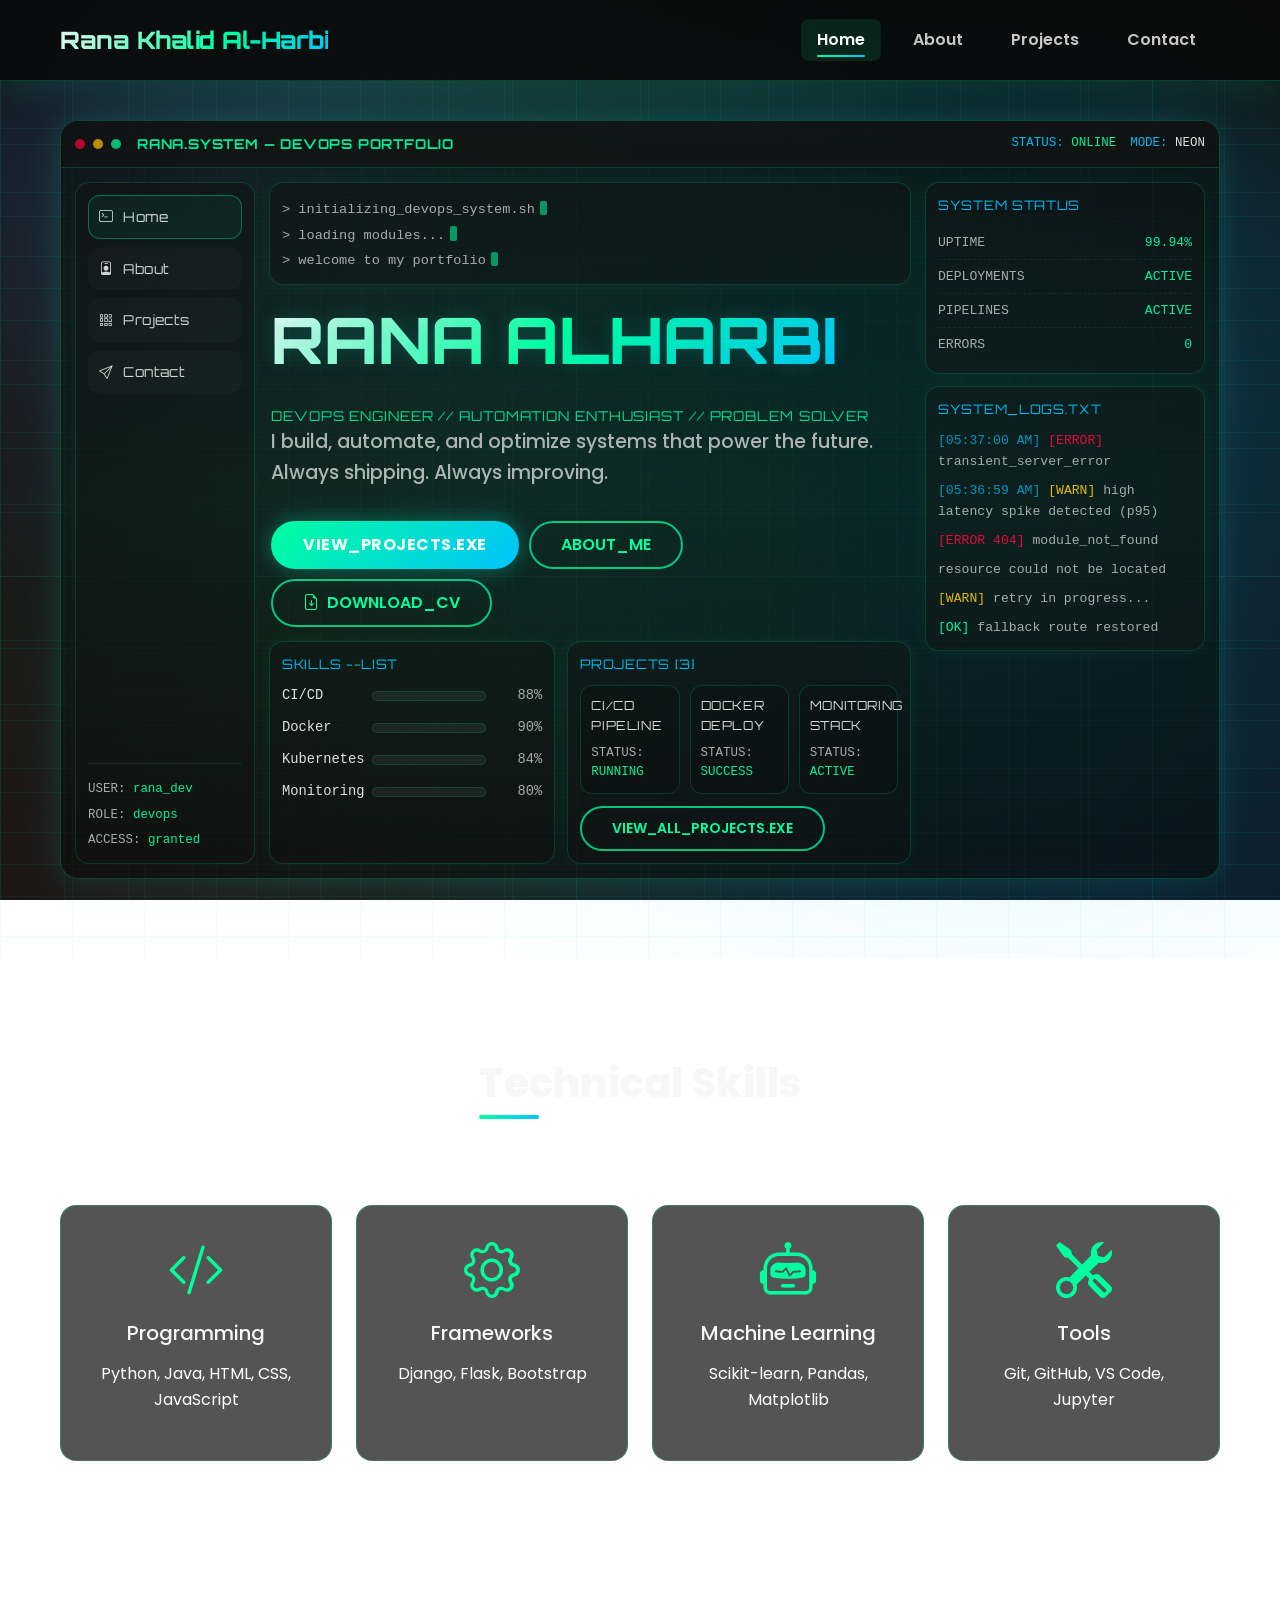
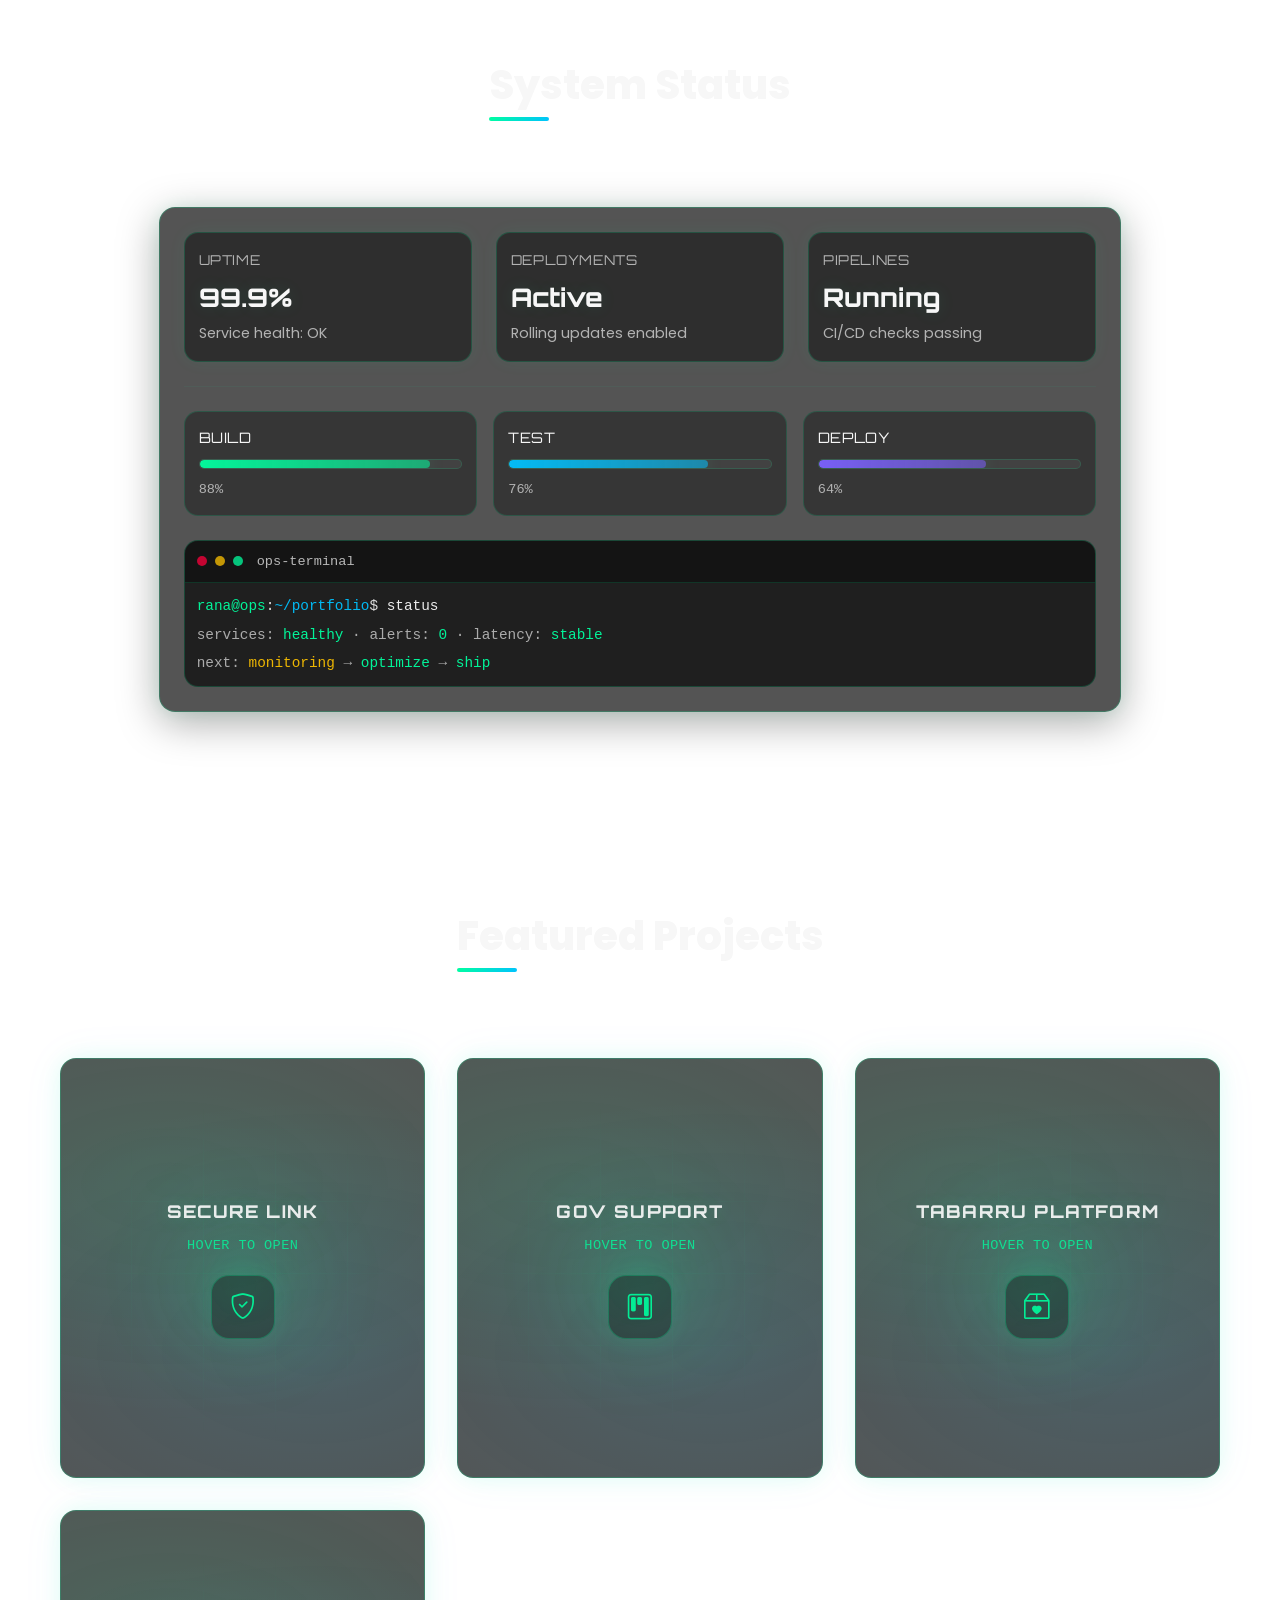
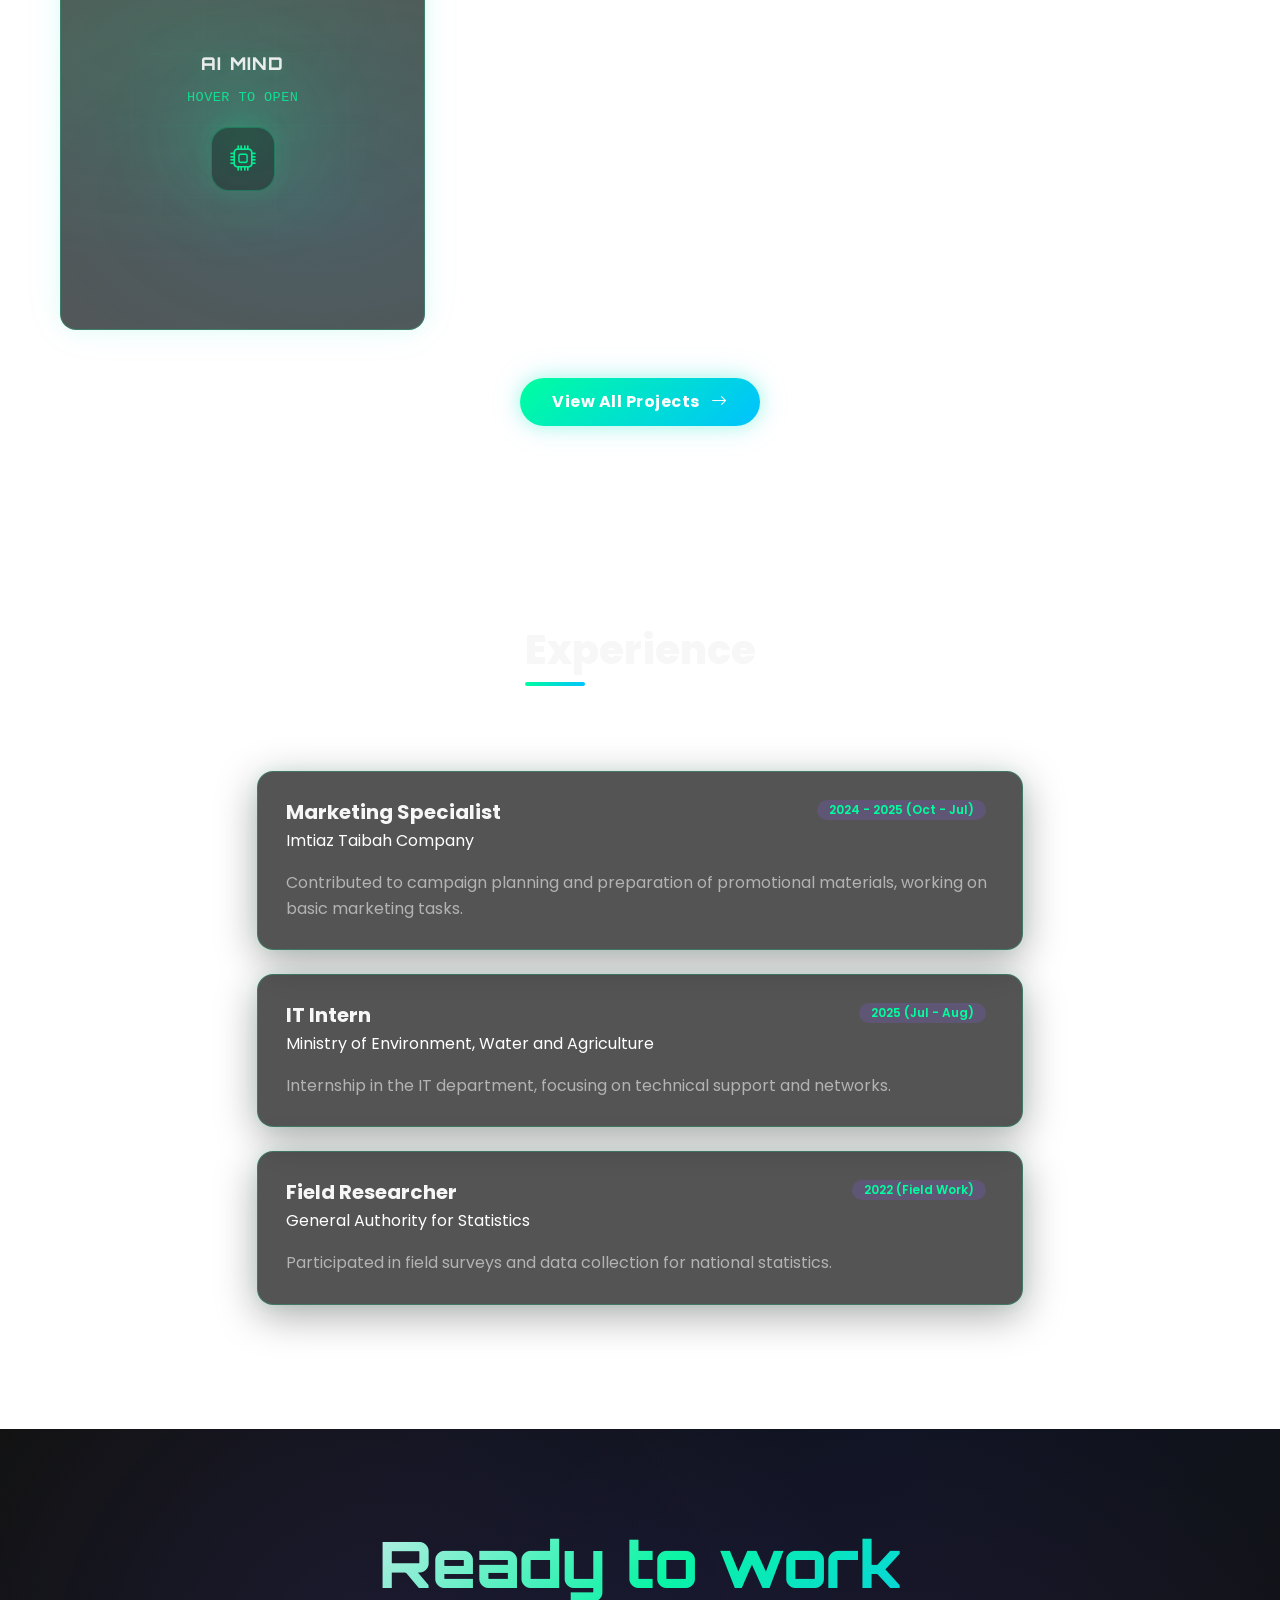
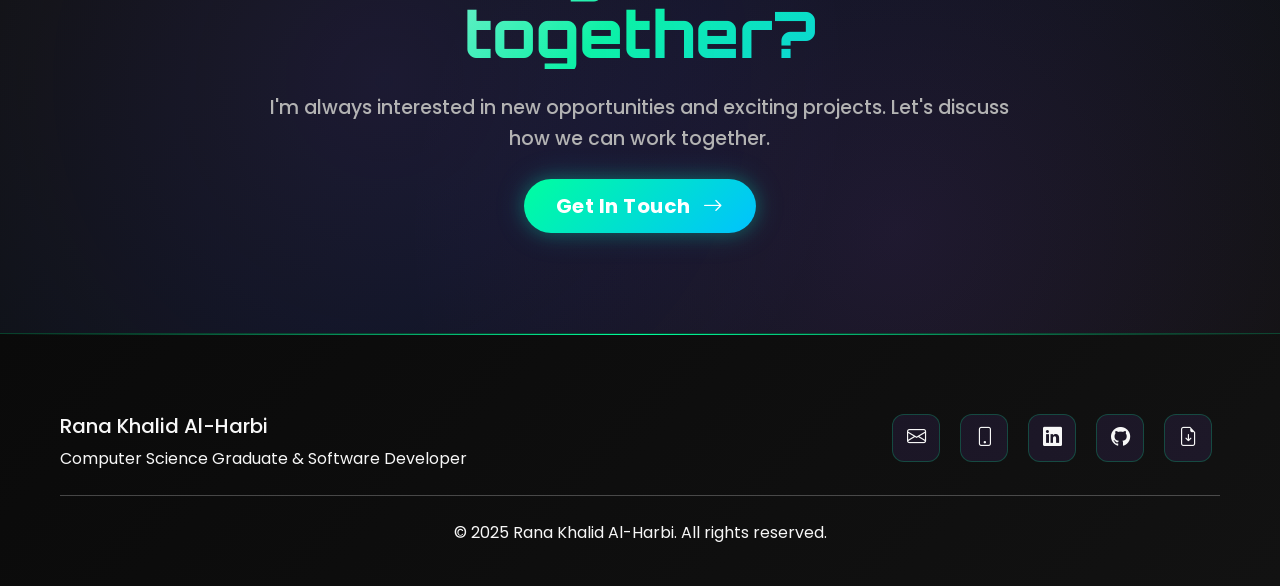
==== commit cc71eed9: "Update CV PDF and refresh download links across pages Made-with: Cursor" ====
--- a/portfolio/index.html
+++ b/portfolio/index.html
@@ -108,7 +108,7 @@
                                 <div class="hud-actions">
                                     <a href="projects.html" class="btn btn-primary">VIEW_PROJECTS.EXE</a>
                                     <a href="about.html" class="btn btn-outline-primary">ABOUT_ME</a>
-                                    <a href="static/25�� رنا خالد الحربي.pdf�.pdf" download class="btn btn-outline-primary">
+                                    <a href="static/rana-khalid-alharbi-cv.pdf" download class="btn btn-outline-primary">
                                         <i class="bi bi-file-earmark-arrow-down me-2"></i>DOWNLOAD_CV
                                     </a>
                                 </div>
@@ -541,7 +541,7 @@
                         <a href="tel:+966558413188" aria-label="Phone"><i class="bi bi-phone"></i></a>
                         <a href="https://www.linkedin.com/in/rana-alharbi-640079238" target="_blank" rel="noopener noreferrer" aria-label="LinkedIn"><i class="bi bi-linkedin"></i></a>
                         <a href="#" aria-label="GitHub"><i class="bi bi-github"></i></a>
-                        <a href="static/25�� رنا خالد الحربي.pdf�.pdf" download target="_blank" rel="noopener noreferrer" title="Download CV" aria-label="Download CV">
+                        <a href="static/rana-khalid-alharbi-cv.pdf" download target="_blank" rel="noopener noreferrer" title="Download CV" aria-label="Download CV">
                             <i class="bi bi-file-earmark-arrow-down"></i>
                         </a>
                     </div>
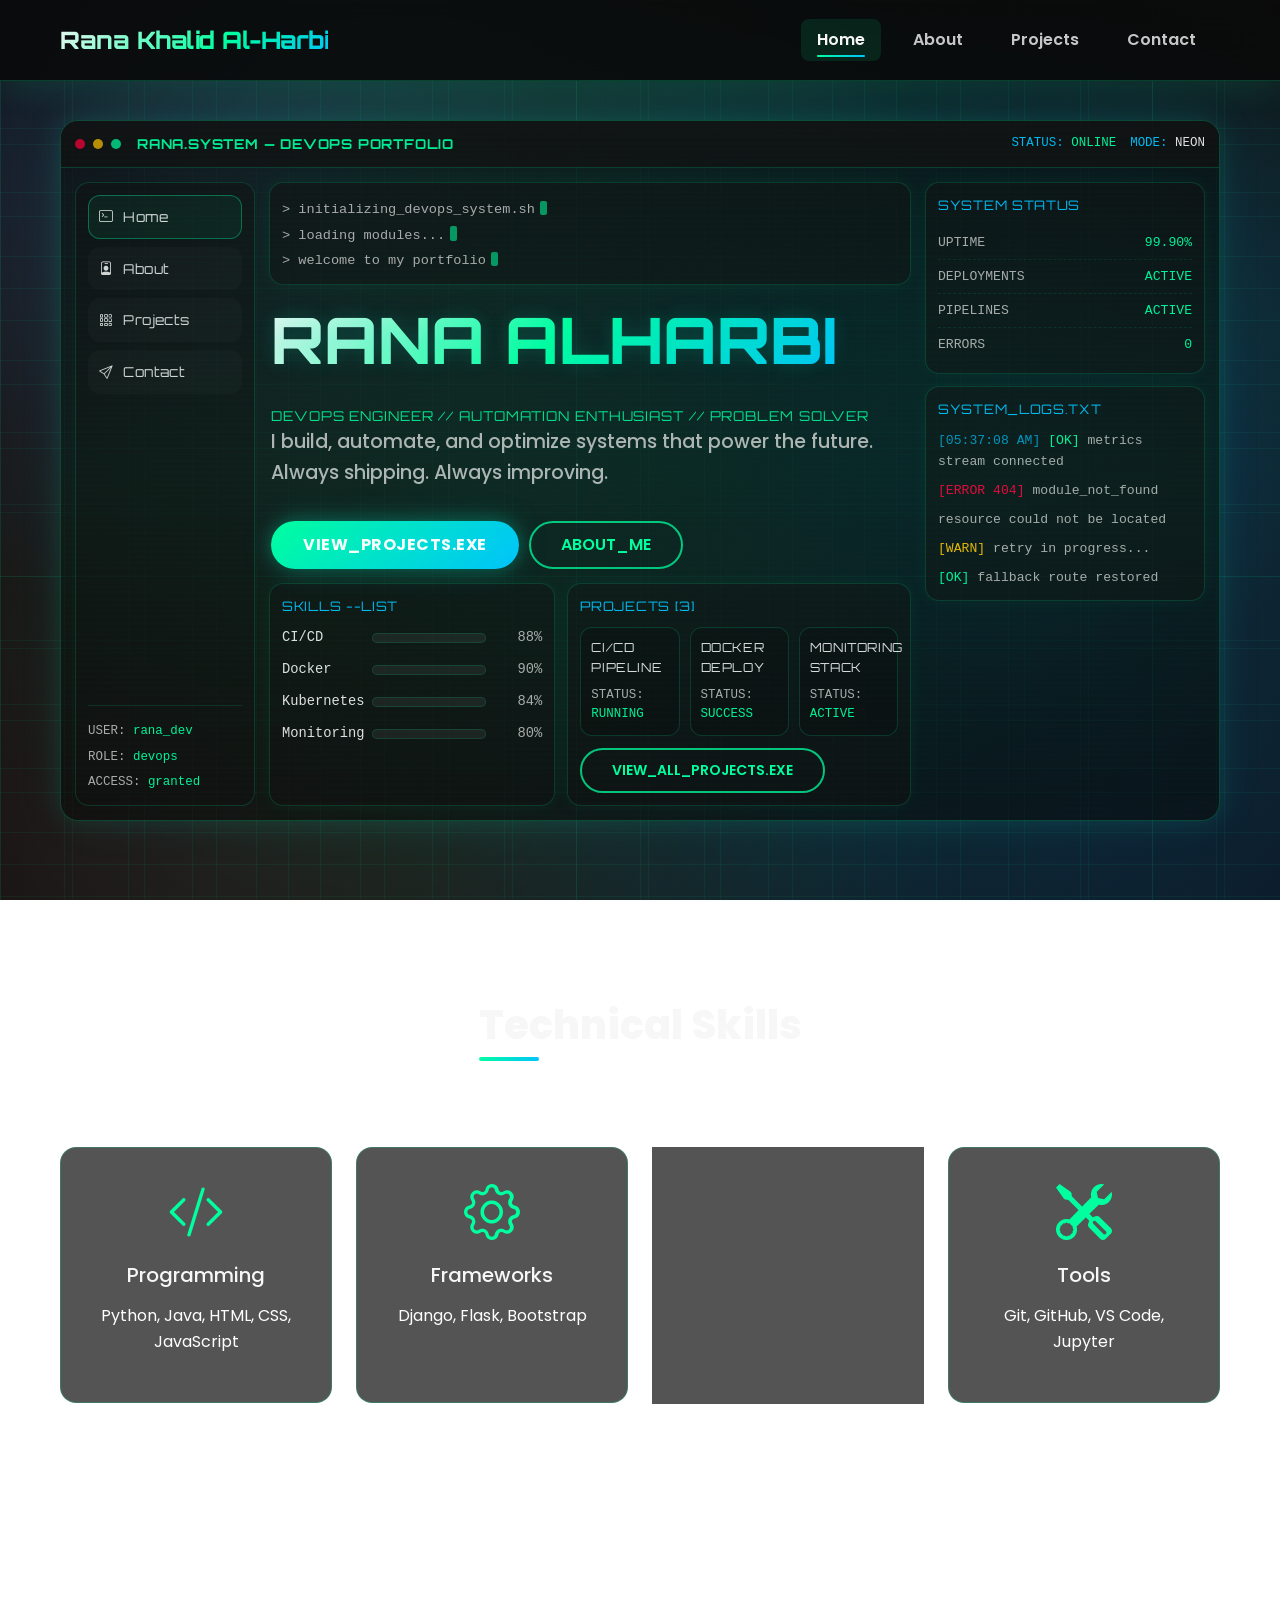
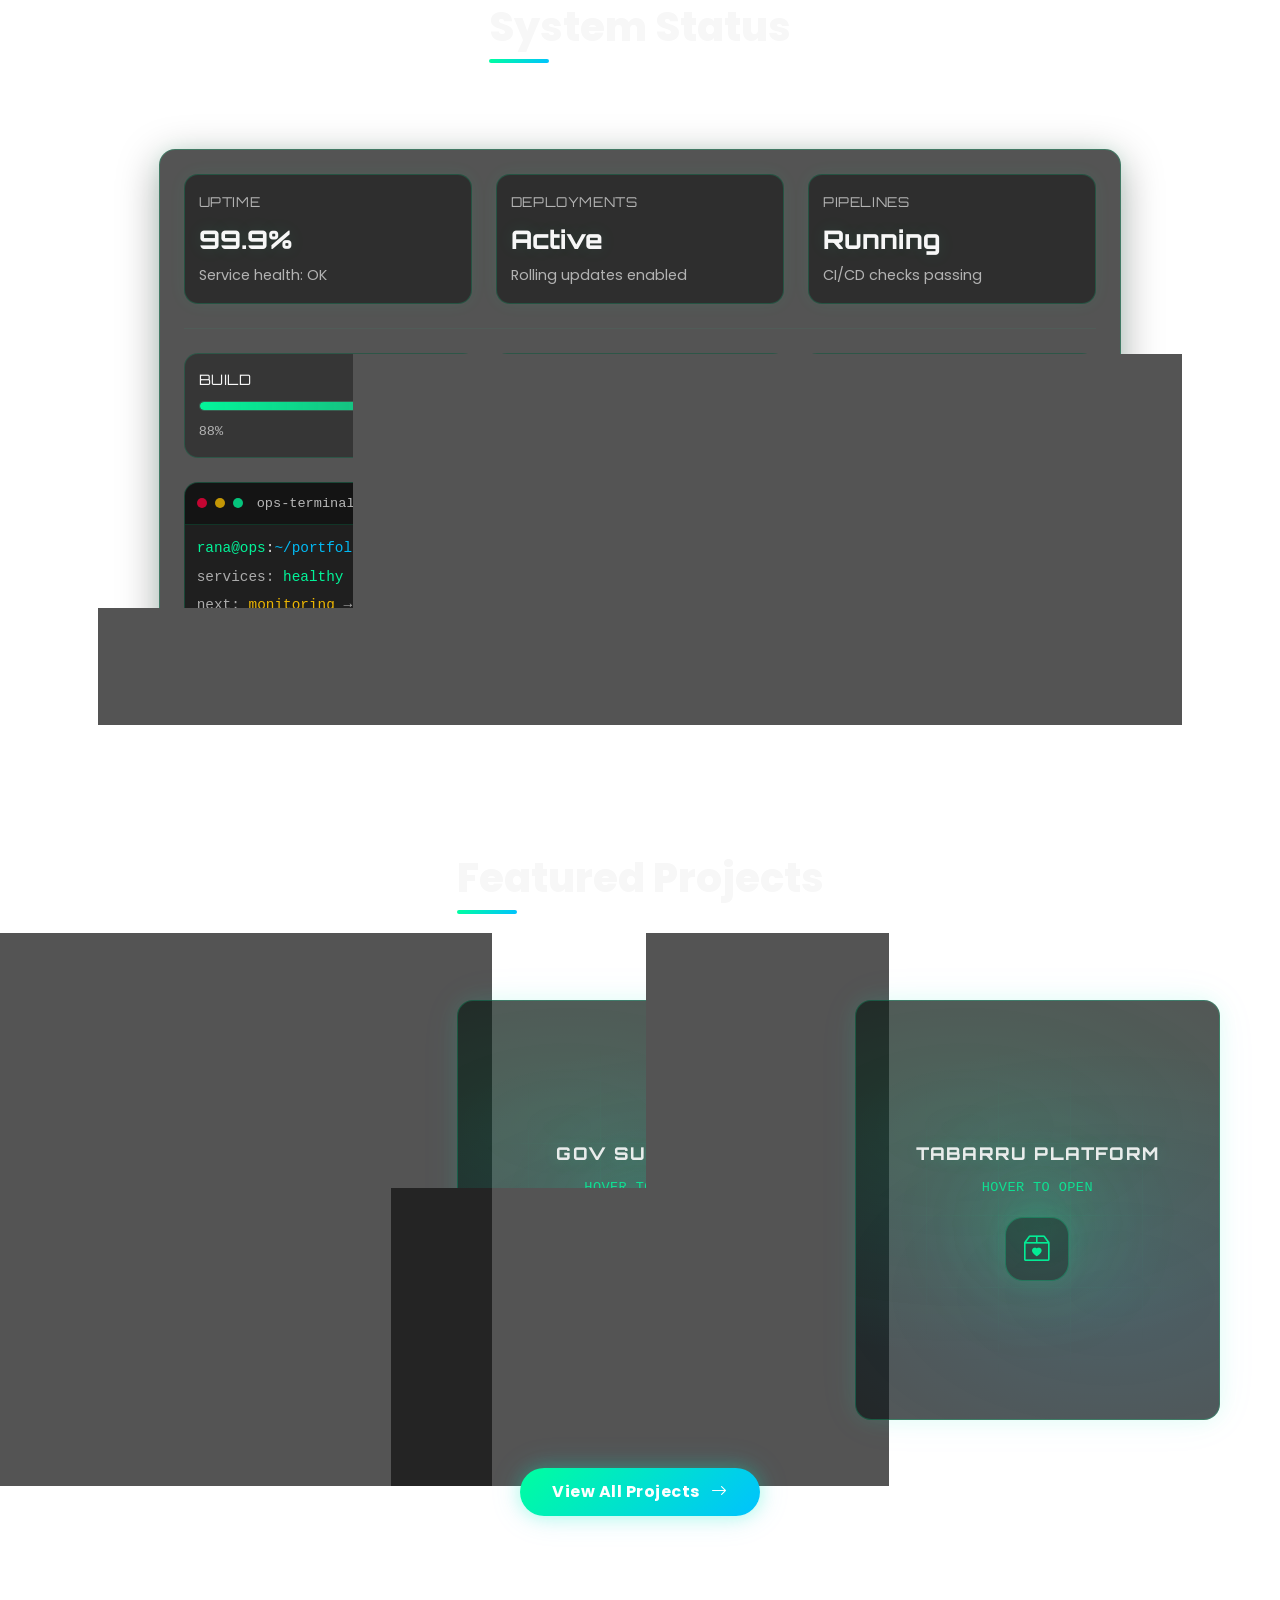
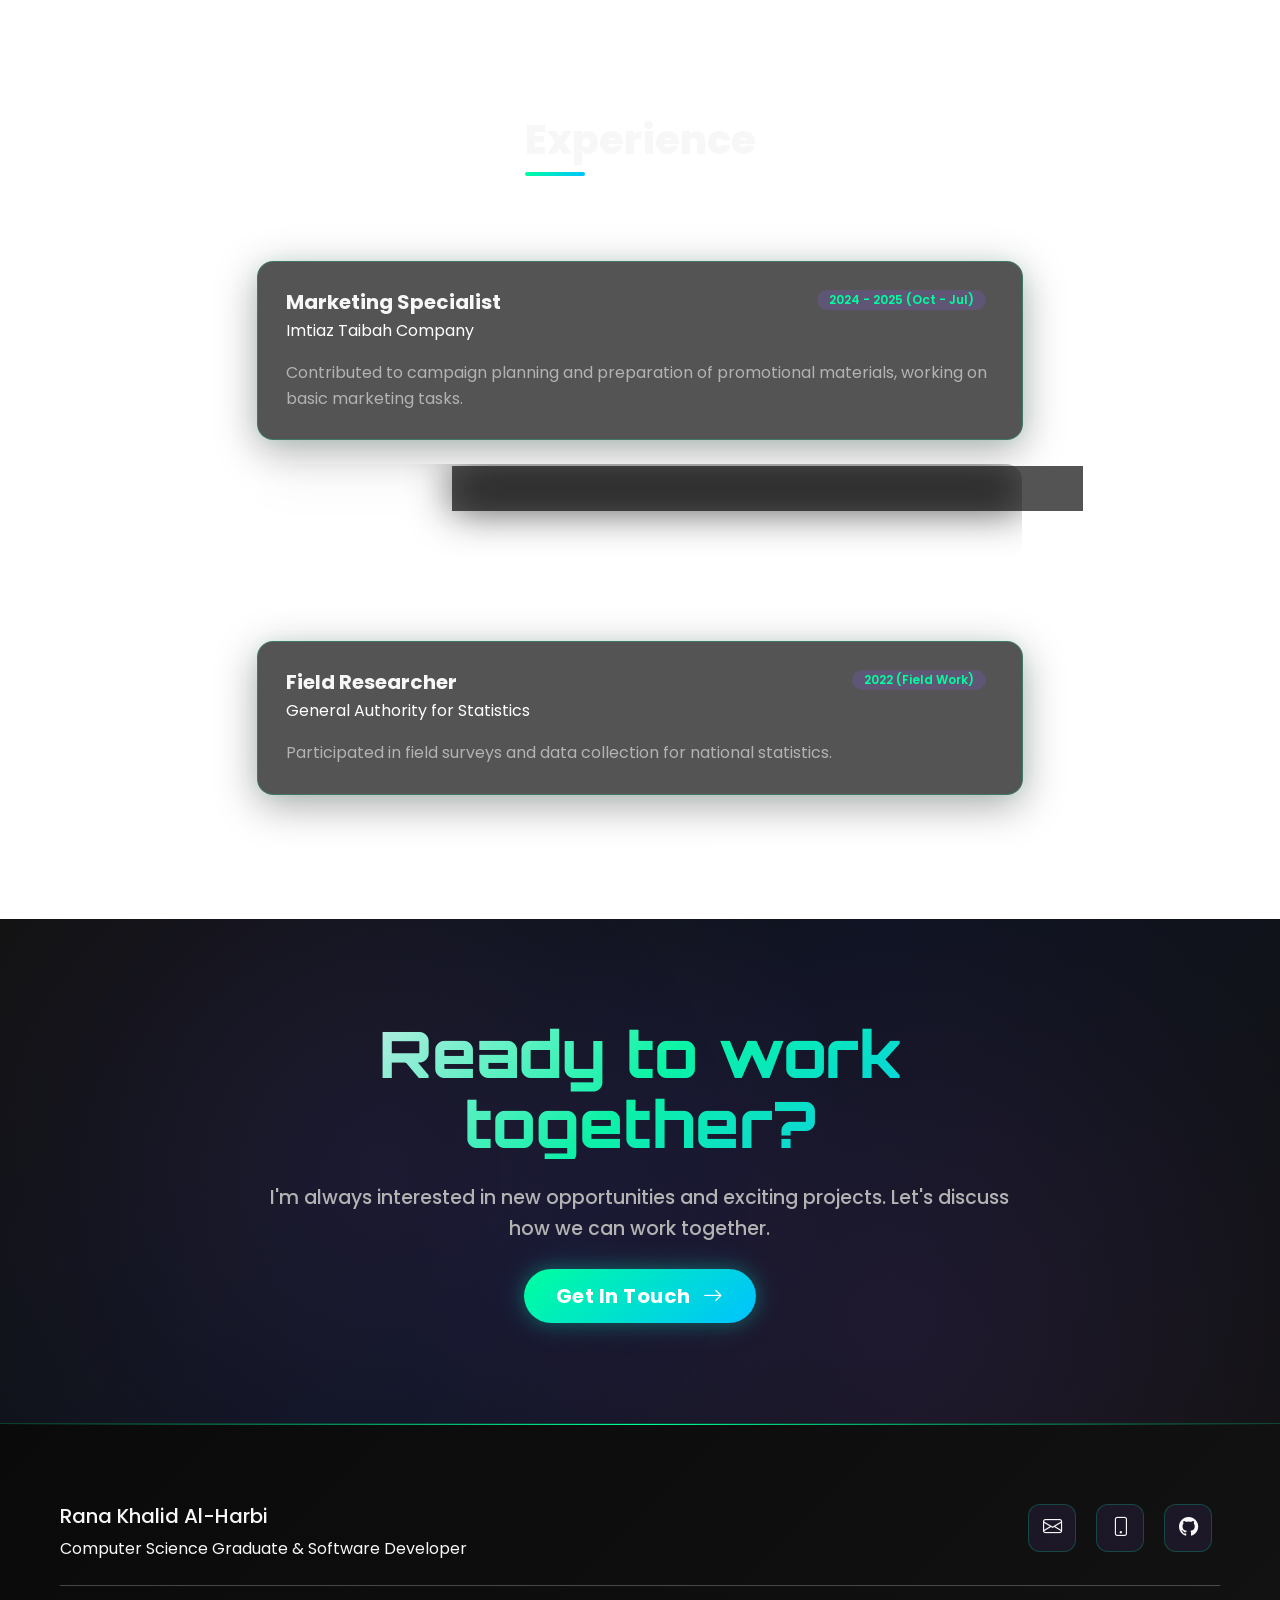
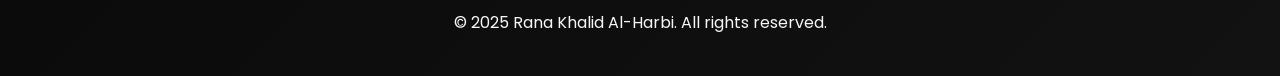
==== commit 653bce9f: "Remove AI mind project, LinkedIn, and CV PDF Made-with: Cursor" ====
--- a/portfolio/index.html
+++ b/portfolio/index.html
@@ -108,9 +108,6 @@
                                 <div class="hud-actions">
                                     <a href="projects.html" class="btn btn-primary">VIEW_PROJECTS.EXE</a>
                                     <a href="about.html" class="btn btn-outline-primary">ABOUT_ME</a>
-                                    <a href="static/rana-khalid-alharbi-cv.pdf" download class="btn btn-outline-primary">
-                                        <i class="bi bi-file-earmark-arrow-down me-2"></i>DOWNLOAD_CV
-                                    </a>
                                 </div>
                             </div>
 
@@ -423,39 +420,6 @@
                         </div>
                     </div>
 
-                    <div class="flip-card" tabindex="0" role="button" aria-label="Open project: AI mind" data-href="projects.html#project-aimind">
-                        <div class="flip-inner">
-                            <div class="flip-front">
-                                <div class="flip-front-title">AI MIND</div>
-                                <div class="flip-front-sub">HOVER TO OPEN</div>
-                                <div class="flip-front-icon"><i class="bi bi-cpu"></i></div>
-                            </div>
-                            <div class="flip-back">
-                                <div class="project-card project-card-back">
-                                    <div id="aimind-featured-carousel" class="carousel slide carousel-fade featured-project-carousel" data-bs-ride="carousel" data-bs-interval="3600" data-bs-wrap="true" data-bs-pause="false">
-                                        <div class="carousel-inner">
-                                            <div class="carousel-item active">
-                                                <img src="images/aimind-dashboard.png" class="d-block w-100" alt="AI mind — home" style="height: 240px; object-fit: cover; object-position: top;">
-                                            </div>
-                                            <div class="carousel-item">
-                                                <img src="images/aimind-chat.png" class="d-block w-100" alt="AI mind — chat" style="height: 240px; object-fit: cover; object-position: top;">
-                                            </div>
-                                        </div>
-                                    </div>
-                                    <div class="project-meta">
-                                        <h5 class="project-title">AI mind</h5>
-                                        <p class="project-desc">Agentic RAG web assistant: LangGraph agent with Pinecone knowledge search and web lookup (Vue 3 + Express), optional LangSmith tracing.</p>
-                                        <div class="mb-3">
-                                            <span class="badge bg-primary">Vue 3</span>
-                                            <span class="badge bg-secondary">LangGraph</span>
-                                            <span class="badge bg-info">Pinecone</span>
-                                        </div>
-                                        <a href="projects.html#project-aimind" class="btn btn-sm btn-outline-primary">Learn More <i class="bi bi-arrow-right ms-1"></i></a>
-                                    </div>
-                                </div>
-                            </div>
-                        </div>
-                    </div>
                 </div>
                 <div class="text-center mt-5">
                     <a href="projects.html" class="btn btn-primary">View All Projects <i class="bi bi-arrow-right ms-2"></i></a>
@@ -539,11 +503,7 @@
                     <div class="social-links">
                         <a href="mailto:lvrcil7@gmail.com" aria-label="Email"><i class="bi bi-envelope"></i></a>
                         <a href="tel:+966558413188" aria-label="Phone"><i class="bi bi-phone"></i></a>
-                        <a href="https://www.linkedin.com/in/rana-alharbi-640079238" target="_blank" rel="noopener noreferrer" aria-label="LinkedIn"><i class="bi bi-linkedin"></i></a>
                         <a href="#" aria-label="GitHub"><i class="bi bi-github"></i></a>
-                        <a href="static/rana-khalid-alharbi-cv.pdf" download target="_blank" rel="noopener noreferrer" title="Download CV" aria-label="Download CV">
-                            <i class="bi bi-file-earmark-arrow-down"></i>
-                        </a>
                     </div>
                 </div>
             </div>
